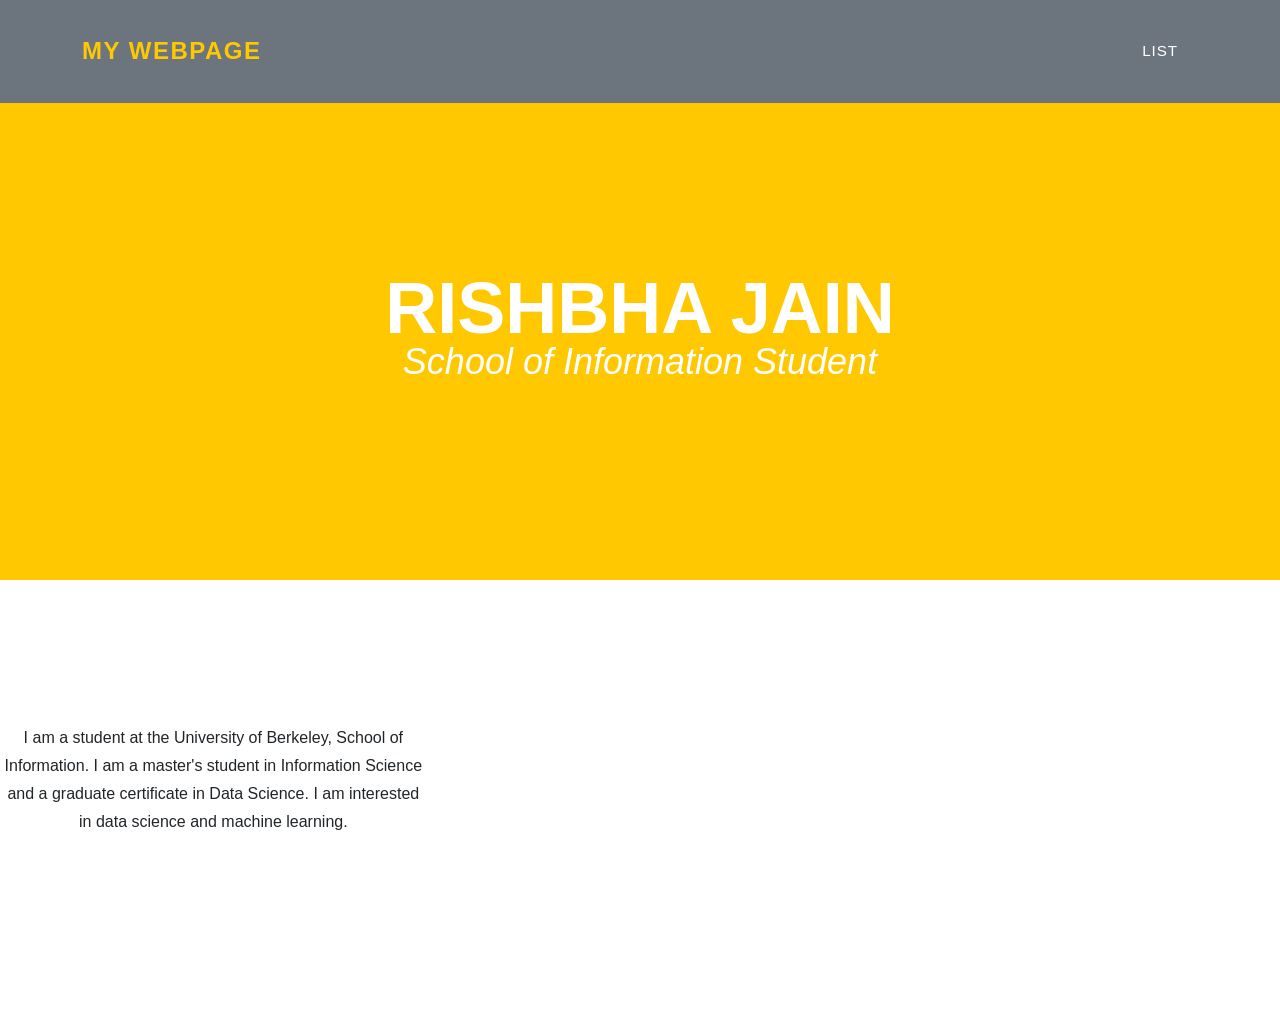
==== index.html @ f20786e4 "info 202: 2nd commit" ====
<!DOCTYPE HTML>  
<html>  
    <header>
        <link rel="stylesheet" href="Example_CSS_Style Templates/style1.css">
        <link rel="stylesheet" href="table_style.css">
        <title>My Webpage Title</title>
    </header>
    <body>  
        <!---Navigation--->
        <!--This section of code defines the navigation bar at the top of the page.  The classes used here are defined in the style.css file.-->
        <nav class="navbar navbar-expand-lg bg-secondary text-uppercase fixed-top" id="mainNav">
            <div class="container">
                <!--This code defines the "My Webpage" link in the top left corner of the navigation pane-->
                <a class="navbar-brand" href="./index.html">My Webpage</a>
                <!--This code defines the "List" link in the top right corner of the navigation pane-->
                <ul class="navbar-nav ms-auto">
                    <li class="nav-item mx-0 mx-lg-1"><a class="nav-link py-3 px-0 px-lg-3 rounded" href="./list.html">List</a></li>
                </ul>
            </div>
        </nav>
        <!--This section defines the middle section of the webpage-->
        <header class="masthead bg-primary text-white text-center">
            <div class="container d-flex align-items-center flex-column">
                
                <!-- This code is for the student name-->
                <h1 class="masthead-heading text-uppercase mb-0">Rishbha Jain</h1>
                <!--This code creates the two lines separating the student name from the subtitle-->
                <div class="divider-custom divider-light">
                    <div class="divider-custom-line"></div>
                    <div class="divider-custom-line"></div>
                </div>
                <!--This code creates the subheading underneath the line dividers-->
                <p class="masthead-subheading font-weight-light mb-0">School of Information Student</p>
            </div>
        </header>
        <section class="text-center">

            <div class="col-md-6 col-lg-4 mb-5">
                <!-- put your bio paragraph here; remember to use the correct html tags -->
                <p>I am a student at the University of Berkeley, School of Information. I am a master's student in Information Science and a graduate certificate in Data Science. I am interested in data science and machine learning.</p>
            </div>
        </section>
    </body>

</html>
---- table_style.css ----
table {
  width: 75%;
  font-size: large;
}

td {
  padding: 10px;
}
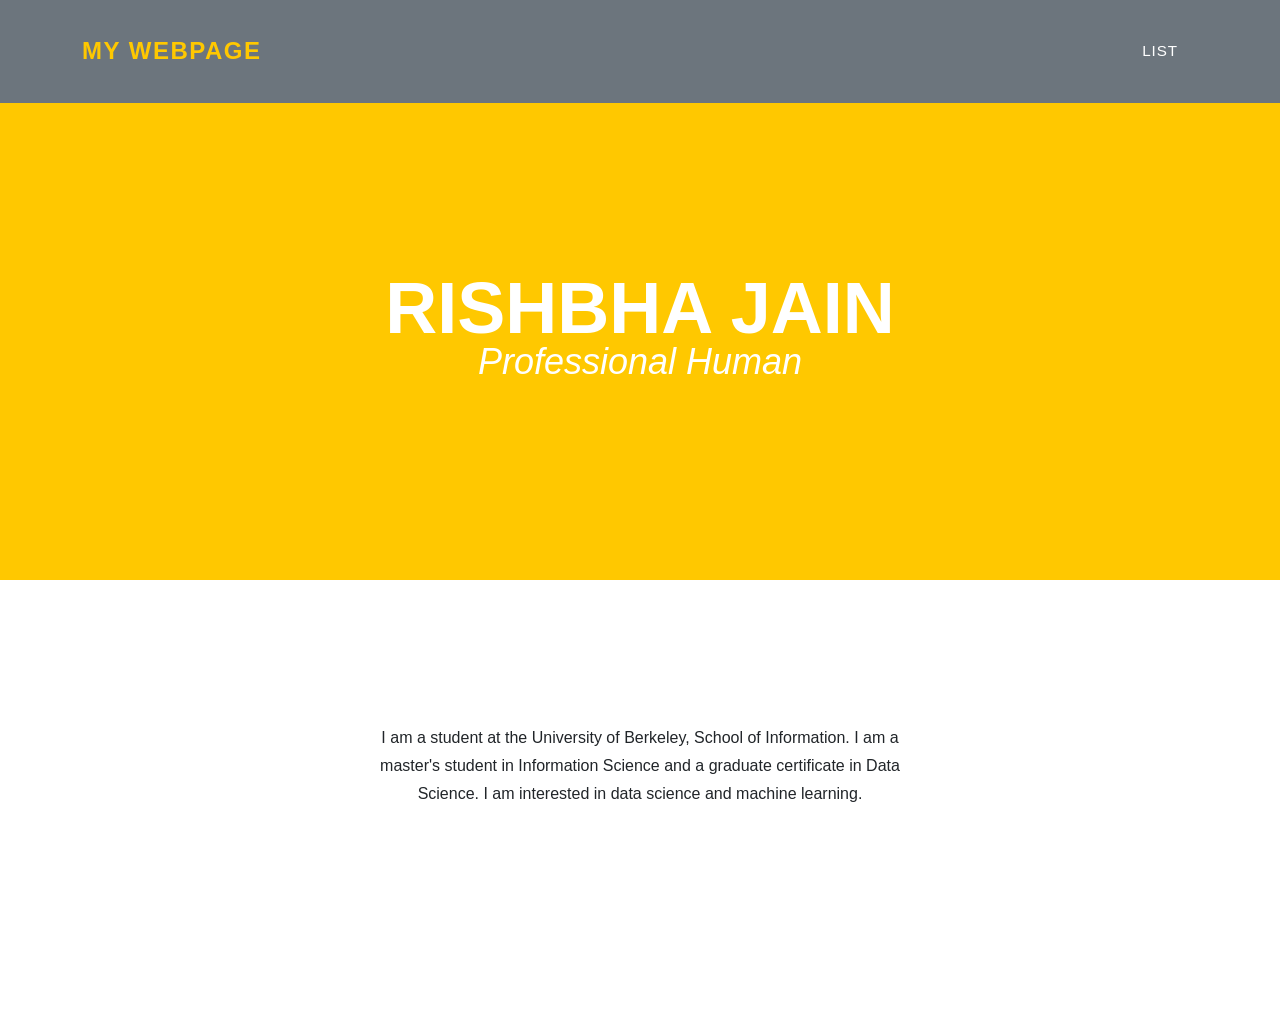
==== commit 31c062bd: "info 202: 2nd commit" ====
--- a/index.html
+++ b/index.html
@@ -30,14 +30,17 @@
                     <div class="divider-custom-line"></div>
                 </div>
                 <!--This code creates the subheading underneath the line dividers-->
-                <p class="masthead-subheading font-weight-light mb-0">School of Information Student</p>
+                <p class="masthead-subheading font-weight-light mb-0">Professional Human</p>
             </div>
         </header>
         <section class="text-center">
-
-            <div class="col-md-6 col-lg-4 mb-5">
-                <!-- put your bio paragraph here; remember to use the correct html tags -->
-                <p>I am a student at the University of Berkeley, School of Information. I am a master's student in Information Science and a graduate certificate in Data Science. I am interested in data science and machine learning.</p>
+            <div class="container">
+                <div class="row justify-content-center">
+                    <div class="col-md-8 col-lg-6 mb-5">
+                        <!-- put your bio paragraph here; remember to use the correct html tags -->
+                        <p>I am a student at the University of Berkeley, School of Information. I am a master's student in Information Science and a graduate certificate in Data Science. I am interested in data science and machine learning.</p>
+                    </div>
+                </div>
             </div>
         </section>
     </body>
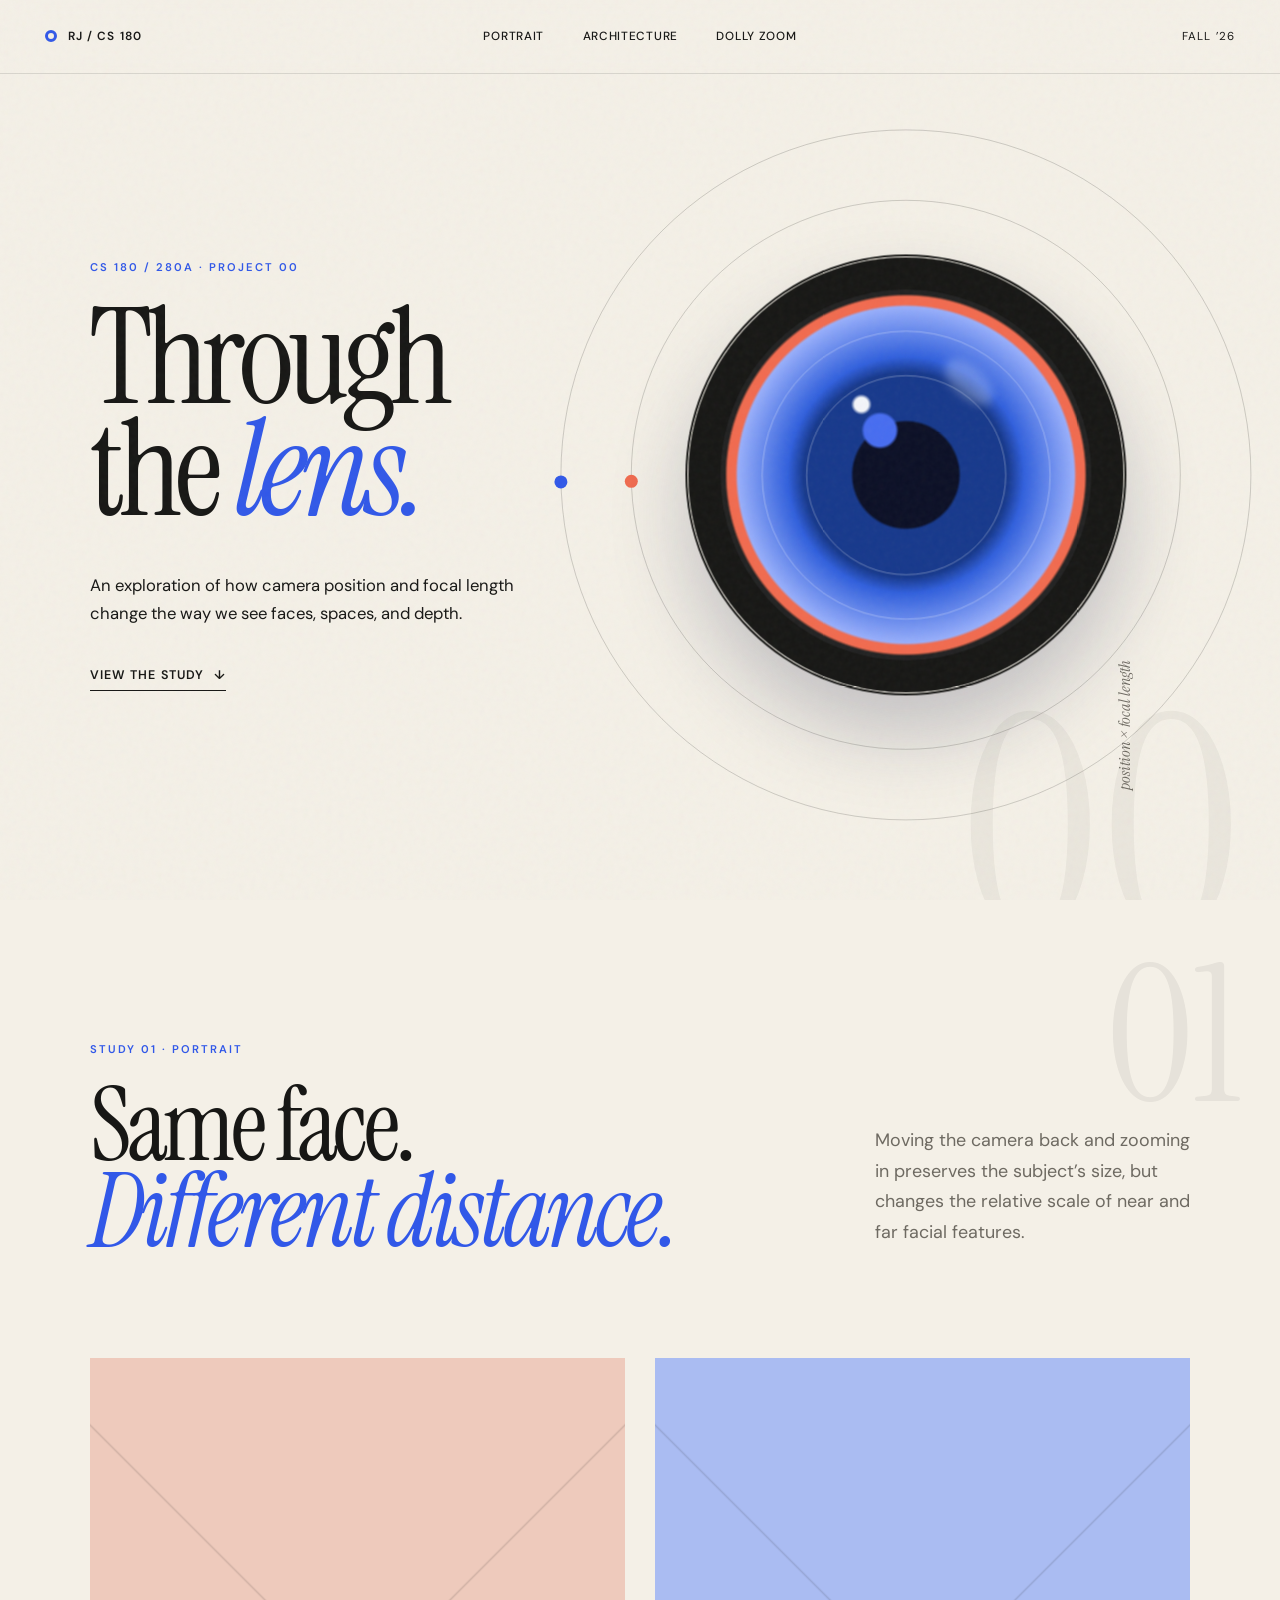
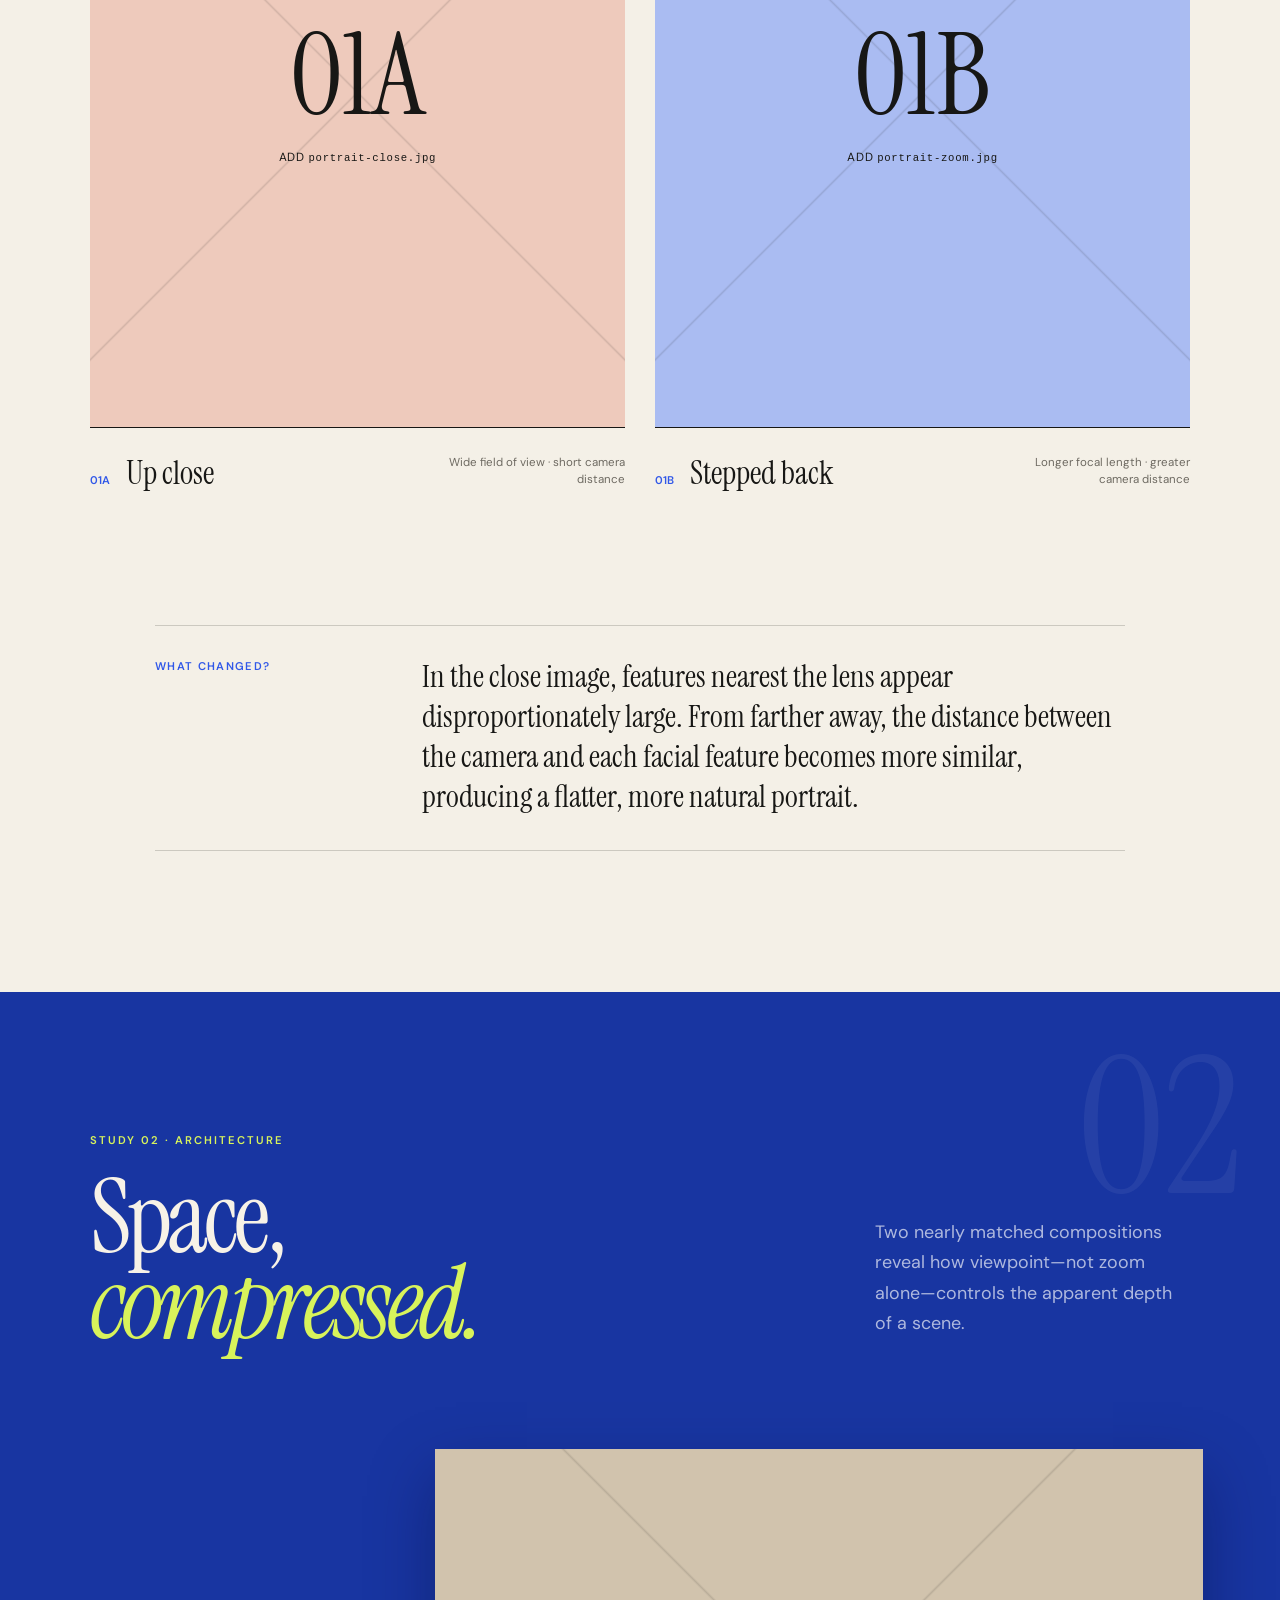
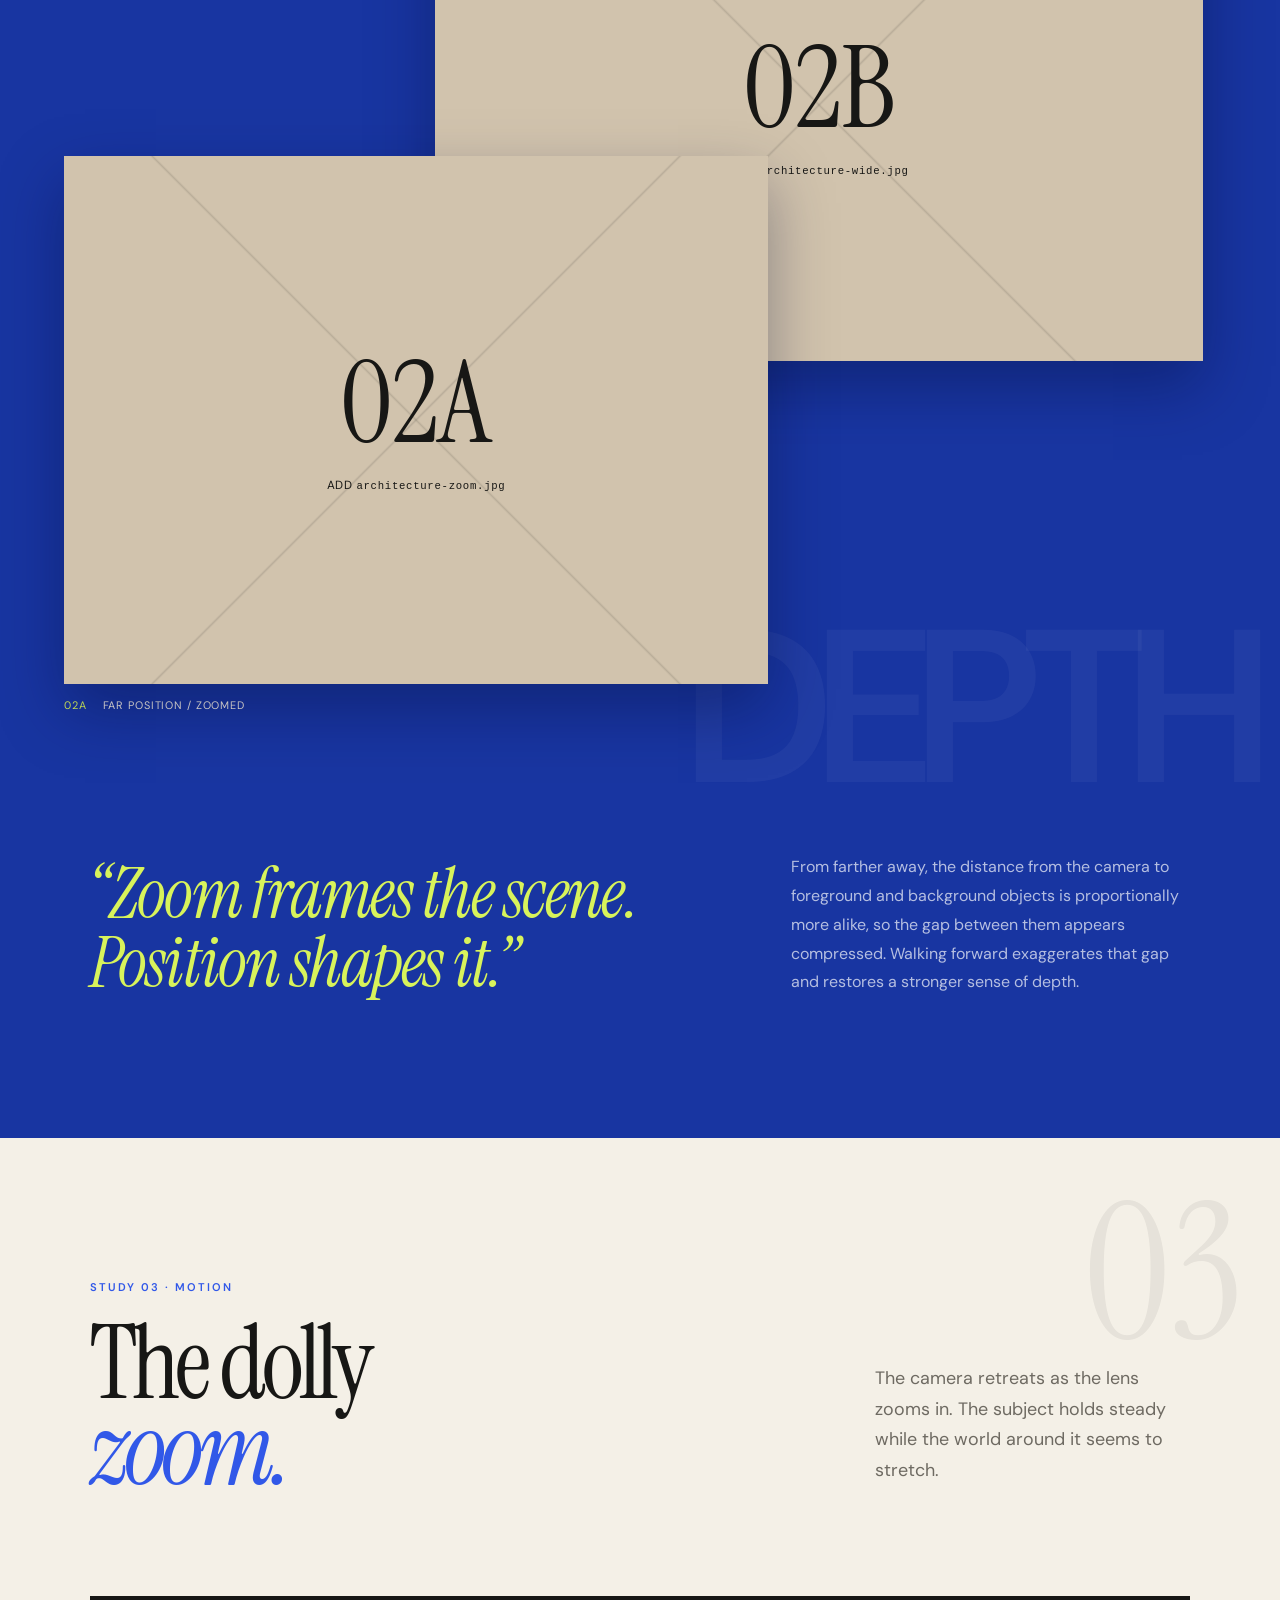
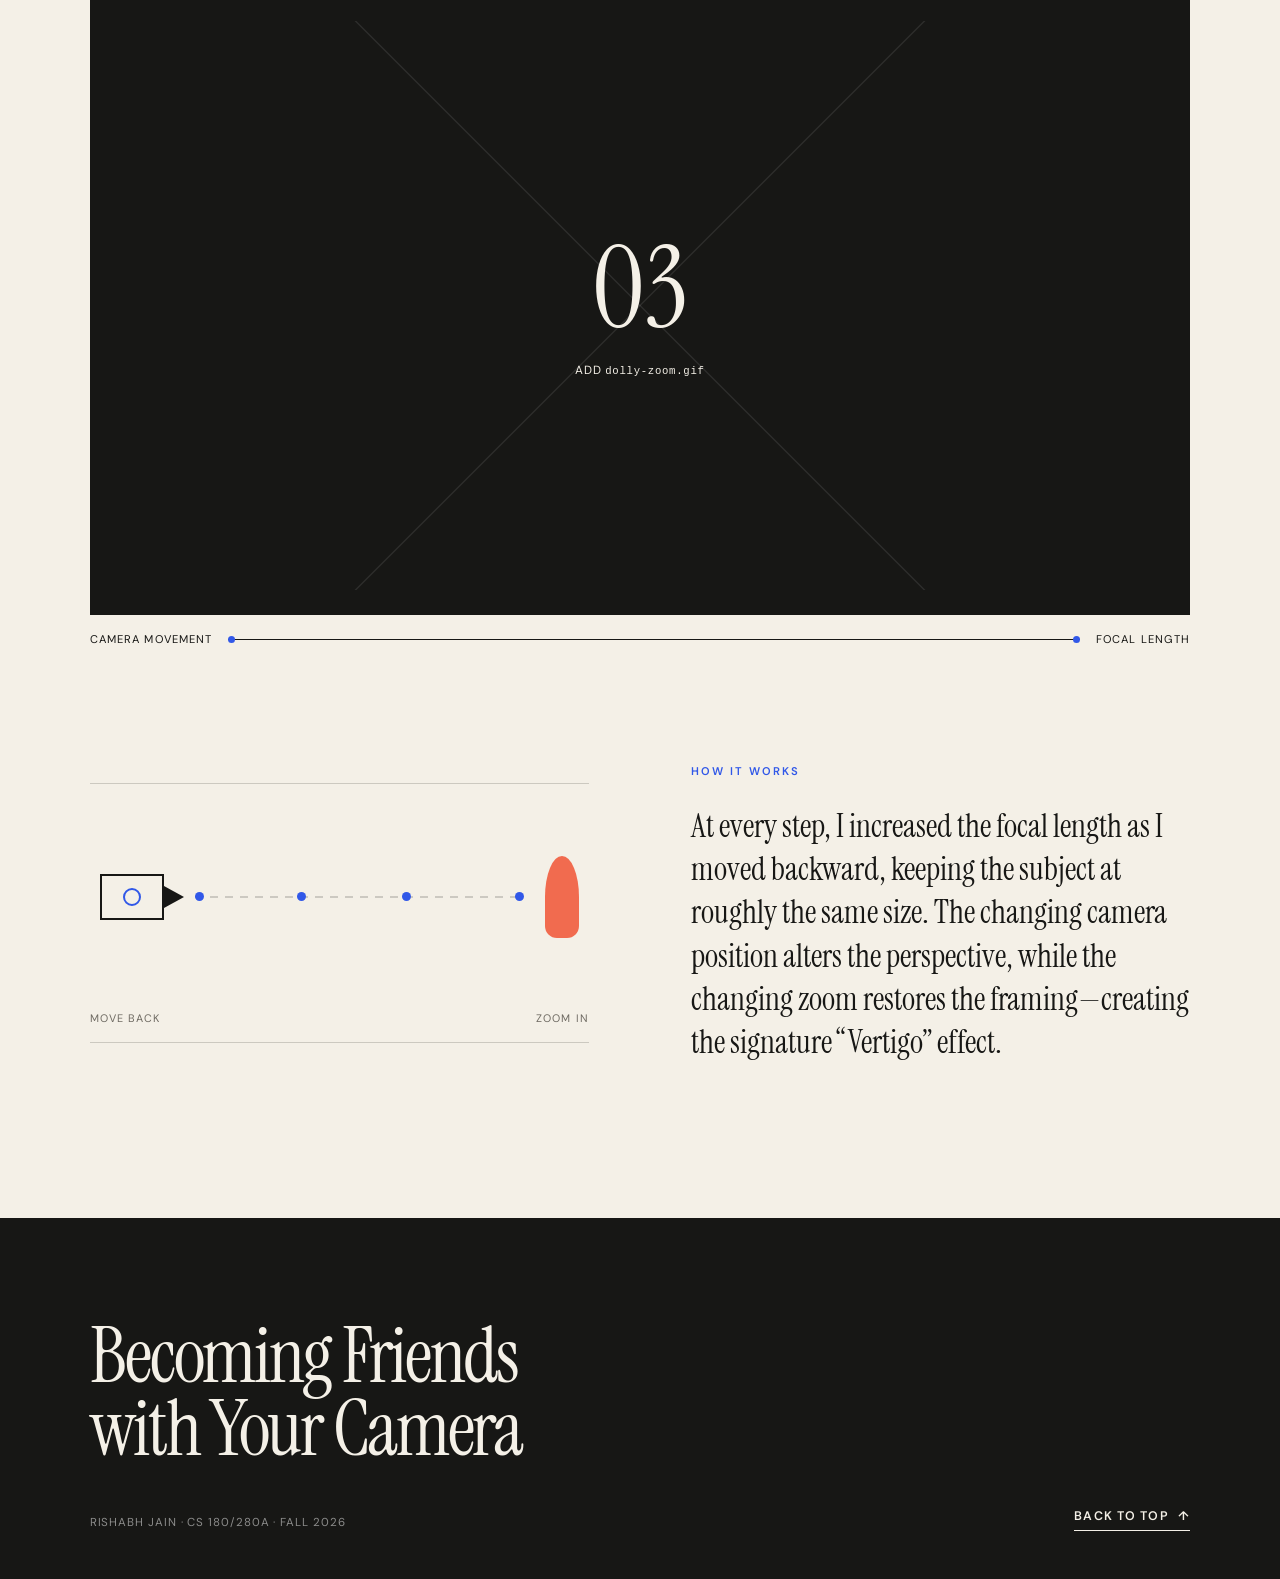
==== commit 36ac3eb2: "Publish CS 180 Project 0 site" ====
--- a/index.html
+++ b/index.html
@@ -1,48 +1,245 @@
-<!DOCTYPE HTML>  
-<html>  
-    <header>
-        <link rel="stylesheet" href="Example_CSS_Style Templates/style1.css">
-        <link rel="stylesheet" href="table_style.css">
-        <title>My Webpage Title</title>
+<!doctype html>
+<html lang="en">
+  <head>
+    <meta charset="UTF-8" />
+    <meta name="viewport" content="width=device-width, initial-scale=1.0" />
+    <meta
+      name="description"
+      content="Rishabh Jain's CS 180/280A Project 0: Becoming Friends with Your Camera."
+    />
+    <meta name="theme-color" content="#f4f0e7" />
+    <title>Project 0 — Through the Lens</title>
+    <script>document.documentElement.classList.add("js");</script>
+    <link rel="stylesheet" href="styles.css" />
+    <script src="script.js" defer></script>
+  </head>
+  <body>
+    <a class="skip-link" href="#main">Skip to project</a>
+
+    <header class="site-header" aria-label="Primary navigation">
+      <a class="wordmark" href="#top" aria-label="Back to top">
+        <span class="wordmark-mark" aria-hidden="true"></span>
+        RJ / CS 180
+      </a>
+
+      <nav>
+        <a href="#portrait">Portrait</a>
+        <a href="#architecture">Architecture</a>
+        <a href="#dolly">Dolly zoom</a>
+      </nav>
+
+      <span class="course-tag">Fall ’26</span>
+      <span class="scroll-progress" aria-hidden="true"></span>
     </header>
-    <body>  
-        <!---Navigation--->
-        <!--This section of code defines the navigation bar at the top of the page.  The classes used here are defined in the style.css file.-->
-        <nav class="navbar navbar-expand-lg bg-secondary text-uppercase fixed-top" id="mainNav">
-            <div class="container">
-                <!--This code defines the "My Webpage" link in the top left corner of the navigation pane-->
-                <a class="navbar-brand" href="./index.html">My Webpage</a>
-                <!--This code defines the "List" link in the top right corner of the navigation pane-->
-                <ul class="navbar-nav ms-auto">
-                    <li class="nav-item mx-0 mx-lg-1"><a class="nav-link py-3 px-0 px-lg-3 rounded" href="./list.html">List</a></li>
-                </ul>
-            </div>
-        </nav>
-        <!--This section defines the middle section of the webpage-->
-        <header class="masthead bg-primary text-white text-center">
-            <div class="container d-flex align-items-center flex-column">
-                
-                <!-- This code is for the student name-->
-                <h1 class="masthead-heading text-uppercase mb-0">Rishbha Jain</h1>
-                <!--This code creates the two lines separating the student name from the subtitle-->
-                <div class="divider-custom divider-light">
-                    <div class="divider-custom-line"></div>
-                    <div class="divider-custom-line"></div>
-                </div>
-                <!--This code creates the subheading underneath the line dividers-->
-                <p class="masthead-subheading font-weight-light mb-0">Professional Human</p>
-            </div>
-        </header>
-        <section class="text-center">
-            <div class="container">
-                <div class="row justify-content-center">
-                    <div class="col-md-8 col-lg-6 mb-5">
-                        <!-- put your bio paragraph here; remember to use the correct html tags -->
-                        <p>I am a student at the University of Berkeley, School of Information. I am a master's student in Information Science and a graduate certificate in Data Science. I am interested in data science and machine learning.</p>
-                    </div>
-                </div>
-            </div>
-        </section>
-    </body>
-
-</html>+
+    <main id="main">
+      <section class="hero" id="top">
+        <div class="hero-copy">
+          <p class="eyebrow">CS 180 / 280A · Project 00</p>
+          <h1>Through<br />the <em>lens.</em></h1>
+          <p class="hero-intro">
+            An exploration of how camera position and focal length change the
+            way we see faces, spaces, and depth.
+          </p>
+          <a class="text-link" href="#portrait">
+            View the study <span aria-hidden="true">↓</span>
+          </a>
+        </div>
+
+        <div class="hero-art" aria-hidden="true">
+          <span class="orbit orbit-one"></span>
+          <span class="orbit orbit-two"></span>
+          <div class="lens">
+            <span class="lens-ring lens-ring-one"></span>
+            <span class="lens-ring lens-ring-two"></span>
+            <span class="lens-glint"></span>
+          </div>
+          <p class="hero-art-note">position × focal length</p>
+        </div>
+
+        <p class="hero-index" aria-hidden="true">00</p>
+      </section>
+
+      <section class="project-section" id="portrait" data-section="01">
+        <div class="section-heading">
+          <div>
+            <p class="eyebrow">Study 01 · Portrait</p>
+            <h2>Same face.<br /><em>Different distance.</em></h2>
+          </div>
+          <p class="section-summary">
+            Moving the camera back and zooming in preserves the subject’s size,
+            but changes the relative scale of near and far facial features.
+          </p>
+        </div>
+
+        <div class="comparison-grid">
+          <figure class="photo-card photo-card-warm">
+            <div class="media-frame" data-media>
+              <img
+                src="images/portrait-close.jpg"
+                alt="Close-up portrait photographed with a wide field of view"
+              />
+              <div class="media-placeholder">
+                <span>01A</span>
+                <p>Add <code>portrait-close.jpg</code></p>
+              </div>
+            </div>
+            <figcaption>
+              <div>
+                <span class="caption-number">01A</span>
+                <h3>Up close</h3>
+              </div>
+              <p>Wide field of view · short camera distance</p>
+            </figcaption>
+          </figure>
+
+          <figure class="photo-card photo-card-blue">
+            <div class="media-frame" data-media>
+              <img
+                src="images/portrait-zoom.jpg"
+                alt="Portrait photographed from farther away while zoomed in"
+              />
+              <div class="media-placeholder">
+                <span>01B</span>
+                <p>Add <code>portrait-zoom.jpg</code></p>
+              </div>
+            </div>
+            <figcaption>
+              <div>
+                <span class="caption-number">01B</span>
+                <h3>Stepped back</h3>
+              </div>
+              <p>Longer focal length · greater camera distance</p>
+            </figcaption>
+          </figure>
+        </div>
+
+        <aside class="observation">
+          <span class="observation-label">What changed?</span>
+          <p>
+            In the close image, features nearest the lens appear disproportionately
+            large. From farther away, the distance between the camera and each
+            facial feature becomes more similar, producing a flatter, more natural
+            portrait.
+          </p>
+        </aside>
+      </section>
+
+      <section class="project-section architecture" id="architecture" data-section="02">
+        <div class="section-heading section-heading-light">
+          <div>
+            <p class="eyebrow">Study 02 · Architecture</p>
+            <h2>Space,<br /><em>compressed.</em></h2>
+          </div>
+          <p class="section-summary">
+            Two nearly matched compositions reveal how viewpoint—not zoom
+            alone—controls the apparent depth of a scene.
+          </p>
+        </div>
+
+        <div class="architecture-stage">
+          <figure class="architecture-photo architecture-photo-back">
+            <div class="media-frame" data-media>
+              <img
+                src="images/architecture-wide.jpg"
+                alt="Architectural scene photographed nearby without zoom"
+              />
+              <div class="media-placeholder">
+                <span>02B</span>
+                <p>Add <code>architecture-wide.jpg</code></p>
+              </div>
+            </div>
+            <figcaption><span>02B</span> Close position / wide</figcaption>
+          </figure>
+
+          <figure class="architecture-photo architecture-photo-front">
+            <div class="media-frame" data-media>
+              <img
+                src="images/architecture-zoom.jpg"
+                alt="Architectural scene photographed from farther away while zoomed in"
+              />
+              <div class="media-placeholder">
+                <span>02A</span>
+                <p>Add <code>architecture-zoom.jpg</code></p>
+              </div>
+            </div>
+            <figcaption><span>02A</span> Far position / zoomed</figcaption>
+          </figure>
+
+          <p class="stage-word" aria-hidden="true">DEPTH</p>
+        </div>
+
+        <div class="architecture-notes">
+          <p class="pull-quote">“Zoom frames the scene. Position shapes it.”</p>
+          <p>
+            From farther away, the distance from the camera to foreground and
+            background objects is proportionally more alike, so the gap between
+            them appears compressed. Walking forward exaggerates that gap and
+            restores a stronger sense of depth.
+          </p>
+        </div>
+      </section>
+
+      <section class="project-section dolly" id="dolly" data-section="03">
+        <div class="section-heading">
+          <div>
+            <p class="eyebrow">Study 03 · Motion</p>
+            <h2>The dolly<br /><em>zoom.</em></h2>
+          </div>
+          <p class="section-summary">
+            The camera retreats as the lens zooms in. The subject holds steady
+            while the world around it seems to stretch.
+          </p>
+        </div>
+
+        <figure class="dolly-feature">
+          <div class="media-frame" data-media>
+            <img
+              src="images/dolly-zoom.gif"
+              alt="Animated dolly zoom sequence with a stable subject and changing background perspective"
+            />
+            <div class="media-placeholder media-placeholder-dark">
+              <span>03</span>
+              <p>Add <code>dolly-zoom.gif</code></p>
+            </div>
+          </div>
+          <figcaption>
+            <span>Camera movement</span>
+            <span class="motion-line" aria-hidden="true"></span>
+            <span>Focal length</span>
+          </figcaption>
+        </figure>
+
+        <div class="dolly-explanation">
+          <div class="diagram" aria-label="Diagram showing the camera moving backward while zoom increases">
+            <div class="diagram-camera" aria-hidden="true">
+              <span></span>
+            </div>
+            <div class="diagram-path" aria-hidden="true">
+              <span></span><span></span><span></span><span></span>
+            </div>
+            <div class="diagram-subject" aria-hidden="true"></div>
+            <p><span>move back</span><span>zoom in</span></p>
+          </div>
+          <div class="explanation-copy">
+            <p class="eyebrow">How it works</p>
+            <p>
+              At every step, I increased the focal length as I moved backward,
+              keeping the subject at roughly the same size. The changing camera
+              position alters the perspective, while the changing zoom restores
+              the framing—creating the signature “Vertigo” effect.
+            </p>
+          </div>
+        </div>
+      </section>
+    </main>
+
+    <footer>
+      <div>
+        <p class="footer-title">Becoming Friends<br />with Your Camera</p>
+        <p>Rishabh Jain · CS 180/280A · Fall 2026</p>
+      </div>
+      <a class="text-link" href="#top">Back to top <span aria-hidden="true">↑</span></a>
+    </footer>
+  </body>
+</html>
--- a/styles.css
+++ b/styles.css
@@ -0,0 +1,973 @@
+@import url("https://fonts.googleapis.com/css2?family=DM+Sans:wght@400;500;600&family=Instrument+Serif:ital@0;1&display=swap");
+
+:root {
+  --paper: #f4f0e7;
+  --paper-deep: #e8e1d5;
+  --ink: #171715;
+  --muted: #6e6a62;
+  --blue: #3158e8;
+  --blue-dark: #1835a1;
+  --coral: #f16b4f;
+  --acid: #d8f35b;
+  --line: rgba(23, 23, 21, 0.18);
+  --serif: "Instrument Serif", Georgia, serif;
+  --sans: "DM Sans", Arial, sans-serif;
+}
+
+* {
+  box-sizing: border-box;
+}
+
+html {
+  scroll-behavior: smooth;
+}
+
+body {
+  margin: 0;
+  background: var(--paper);
+  color: var(--ink);
+  font-family: var(--sans);
+  font-size: 16px;
+  line-height: 1.5;
+  overflow-x: hidden;
+}
+
+body::before {
+  position: fixed;
+  inset: 0;
+  z-index: 20;
+  pointer-events: none;
+  content: "";
+  opacity: 0.11;
+  background-image: url("data:image/svg+xml,%3Csvg viewBox='0 0 180 180' xmlns='http://www.w3.org/2000/svg'%3E%3Cfilter id='n'%3E%3CfeTurbulence type='fractalNoise' baseFrequency='.85' numOctaves='3' stitchTiles='stitch'/%3E%3C/filter%3E%3Crect width='100%25' height='100%25' filter='url(%23n)' opacity='.35'/%3E%3C/svg%3E");
+}
+
+a {
+  color: inherit;
+}
+
+img {
+  display: block;
+  width: 100%;
+}
+
+.skip-link {
+  position: fixed;
+  top: 0.75rem;
+  left: 0.75rem;
+  z-index: 100;
+  padding: 0.65rem 0.9rem;
+  background: var(--ink);
+  color: white;
+  transform: translateY(-160%);
+}
+
+.skip-link:focus {
+  transform: translateY(0);
+}
+
+.site-header {
+  position: fixed;
+  top: 0;
+  left: 0;
+  z-index: 15;
+  display: grid;
+  grid-template-columns: 1fr auto 1fr;
+  align-items: center;
+  width: 100%;
+  height: 74px;
+  padding: 0 3.5vw;
+  border-bottom: 1px solid rgba(23, 23, 21, 0.12);
+  background: rgba(244, 240, 231, 0.88);
+  backdrop-filter: blur(16px);
+}
+
+.wordmark {
+  display: inline-flex;
+  align-items: center;
+  gap: 0.7rem;
+  width: max-content;
+  font-size: 0.74rem;
+  font-weight: 600;
+  letter-spacing: 0.09em;
+  text-decoration: none;
+}
+
+.wordmark-mark {
+  width: 12px;
+  height: 12px;
+  border: 3px solid var(--blue);
+  border-radius: 50%;
+}
+
+nav {
+  display: flex;
+  gap: clamp(1.25rem, 3vw, 3rem);
+}
+
+nav a {
+  position: relative;
+  font-size: 0.74rem;
+  font-weight: 500;
+  letter-spacing: 0.06em;
+  text-decoration: none;
+  text-transform: uppercase;
+}
+
+nav a::after {
+  position: absolute;
+  right: 0;
+  bottom: -0.35rem;
+  left: 0;
+  height: 1px;
+  background: currentColor;
+  content: "";
+  transform: scaleX(0);
+  transition: transform 180ms ease;
+}
+
+nav a:hover::after,
+nav a:focus-visible::after,
+nav a.is-active::after {
+  transform: scaleX(1);
+}
+
+.course-tag {
+  justify-self: end;
+  font-size: 0.72rem;
+  letter-spacing: 0.1em;
+  text-transform: uppercase;
+}
+
+.scroll-progress {
+  position: absolute;
+  bottom: -1px;
+  left: 0;
+  width: 0;
+  height: 2px;
+  background: var(--blue);
+}
+
+.hero {
+  position: relative;
+  display: grid;
+  grid-template-columns: minmax(0, 0.9fr) minmax(360px, 1.1fr);
+  align-items: center;
+  min-height: 100vh;
+  padding: 130px 7vw 80px;
+  overflow: hidden;
+}
+
+.hero-copy {
+  position: relative;
+  z-index: 2;
+}
+
+.eyebrow {
+  margin: 0 0 1.6rem;
+  color: var(--blue);
+  font-size: 0.7rem;
+  font-weight: 600;
+  letter-spacing: 0.18em;
+  text-transform: uppercase;
+}
+
+h1,
+h2 {
+  margin: 0;
+  font-family: var(--serif);
+  font-weight: 400;
+  letter-spacing: -0.045em;
+  line-height: 0.84;
+}
+
+h1 {
+  max-width: 740px;
+  font-size: clamp(5.2rem, 10.5vw, 10.6rem);
+}
+
+h1 em,
+h2 em {
+  color: var(--blue);
+  font-weight: 400;
+}
+
+.hero-intro {
+  max-width: 440px;
+  margin: 2.8rem 0 2.2rem;
+  font-size: clamp(1rem, 1.3vw, 1.25rem);
+  line-height: 1.65;
+}
+
+.text-link {
+  display: inline-flex;
+  gap: 0.6rem;
+  align-items: center;
+  padding-bottom: 0.3rem;
+  border-bottom: 1px solid currentColor;
+  font-size: 0.78rem;
+  font-weight: 600;
+  letter-spacing: 0.09em;
+  text-decoration: none;
+  text-transform: uppercase;
+}
+
+.text-link span {
+  transition: transform 180ms ease;
+}
+
+.text-link:hover span {
+  transform: translateY(3px);
+}
+
+.hero-art {
+  position: relative;
+  min-height: 620px;
+}
+
+.lens {
+  position: absolute;
+  top: 50%;
+  left: 53%;
+  width: min(34vw, 520px);
+  aspect-ratio: 1;
+  border: clamp(18px, 2.5vw, 38px) solid var(--ink);
+  border-radius: 50%;
+  background:
+    radial-gradient(circle at 38% 31%, rgba(255, 255, 255, 0.95) 0 2%, transparent 3%),
+    radial-gradient(circle at 43% 38%, #476df0 0 5%, transparent 6%),
+    radial-gradient(circle at 50% 50%, #0c1026 0 20%, #17398c 21% 39%, #3160dd 45%, #98affb 64%, #f16b4f 65% 68%, #222 69% 100%);
+  box-shadow:
+    0 0 0 1px var(--paper),
+    0 0 0 3px var(--ink),
+    0 40px 80px rgba(26, 31, 67, 0.23);
+  transform: translate(-50%, -50%);
+  animation: lens-arrive 900ms cubic-bezier(0.2, 0.7, 0.2, 1) both;
+}
+
+.lens-ring {
+  position: absolute;
+  top: 50%;
+  left: 50%;
+  border: 1px solid rgba(255, 255, 255, 0.32);
+  border-radius: 50%;
+  transform: translate(-50%, -50%);
+}
+
+.lens-ring-one {
+  width: 54%;
+  height: 54%;
+}
+
+.lens-ring-two {
+  width: 78%;
+  height: 78%;
+}
+
+.lens-glint {
+  position: absolute;
+  top: 21%;
+  right: 25%;
+  width: 16%;
+  height: 8%;
+  border-radius: 50%;
+  background: rgba(255, 255, 255, 0.26);
+  filter: blur(5px);
+  transform: rotate(42deg);
+}
+
+.orbit {
+  position: absolute;
+  top: 50%;
+  left: 53%;
+  border: 1px solid var(--line);
+  border-radius: 50%;
+  transform: translate(-50%, -50%);
+}
+
+.orbit::before {
+  position: absolute;
+  top: 50%;
+  left: -7px;
+  width: 13px;
+  height: 13px;
+  border-radius: 50%;
+  background: var(--coral);
+  content: "";
+}
+
+.orbit-one {
+  width: min(43vw, 650px);
+  aspect-ratio: 1;
+  animation: spin 18s linear infinite;
+}
+
+.orbit-two {
+  width: min(54vw, 810px);
+  aspect-ratio: 1;
+  animation: spin 28s linear infinite reverse;
+}
+
+.orbit-two::before {
+  background: var(--blue);
+}
+
+.hero-art-note {
+  position: absolute;
+  right: 0;
+  bottom: 3rem;
+  margin: 0;
+  color: var(--muted);
+  font-family: var(--serif);
+  font-size: 1rem;
+  font-style: italic;
+  transform: rotate(-90deg);
+}
+
+.hero-index {
+  position: absolute;
+  right: 3vw;
+  bottom: -4.2vw;
+  margin: 0;
+  color: rgba(23, 23, 21, 0.045);
+  font-family: var(--serif);
+  font-size: 24vw;
+  line-height: 0.8;
+}
+
+.project-section {
+  position: relative;
+  padding: clamp(6rem, 11vw, 11rem) 7vw;
+}
+
+.project-section::before {
+  position: absolute;
+  top: 2.5rem;
+  right: 3vw;
+  color: rgba(23, 23, 21, 0.06);
+  content: attr(data-section);
+  font-family: var(--serif);
+  font-size: clamp(6rem, 15vw, 14rem);
+  line-height: 1;
+}
+
+.section-heading {
+  position: relative;
+  z-index: 2;
+  display: grid;
+  grid-template-columns: 1.4fr 0.6fr;
+  gap: 3rem;
+  align-items: end;
+  margin-bottom: clamp(4rem, 8vw, 8rem);
+}
+
+h2 {
+  font-size: clamp(4rem, 8vw, 8.8rem);
+}
+
+.section-summary {
+  max-width: 420px;
+  margin: 0 0 0.5rem;
+  color: var(--muted);
+  font-size: clamp(1rem, 1.4vw, 1.25rem);
+  line-height: 1.7;
+}
+
+.comparison-grid {
+  display: grid;
+  grid-template-columns: repeat(2, minmax(0, 1fr));
+  gap: clamp(1rem, 2.3vw, 2.5rem);
+}
+
+.photo-card {
+  margin: 0;
+}
+
+.photo-card .media-frame {
+  aspect-ratio: 4 / 5;
+}
+
+.media-frame {
+  position: relative;
+  overflow: hidden;
+  background: var(--paper-deep);
+}
+
+.media-frame img {
+  position: relative;
+  z-index: 2;
+  height: 100%;
+  object-fit: cover;
+}
+
+.media-frame img.is-missing {
+  display: none;
+}
+
+.media-placeholder {
+  position: absolute;
+  inset: 0;
+  z-index: 1;
+  display: grid;
+  place-content: center;
+  text-align: center;
+  background:
+    linear-gradient(135deg, transparent 49.8%, rgba(23, 23, 21, 0.12) 50%, transparent 50.2%),
+    linear-gradient(45deg, transparent 49.8%, rgba(23, 23, 21, 0.12) 50%, transparent 50.2%);
+}
+
+.photo-card-warm .media-placeholder {
+  background-color: #eecabc;
+}
+
+.photo-card-blue .media-placeholder {
+  background-color: #aabcf2;
+}
+
+.media-placeholder span {
+  font-family: var(--serif);
+  font-size: clamp(4rem, 9vw, 8rem);
+  line-height: 1;
+}
+
+.media-placeholder p {
+  margin: 1rem 0 0;
+  font-size: 0.74rem;
+  letter-spacing: 0.06em;
+  text-transform: uppercase;
+}
+
+code {
+  font-family: ui-monospace, SFMono-Regular, Menlo, monospace;
+  font-size: 0.9em;
+  text-transform: none;
+}
+
+.photo-card figcaption {
+  display: flex;
+  justify-content: space-between;
+  gap: 2rem;
+  padding-top: 1.3rem;
+  border-top: 1px solid var(--ink);
+}
+
+.photo-card figcaption > div {
+  display: flex;
+  gap: 1rem;
+  align-items: baseline;
+}
+
+.caption-number {
+  color: var(--blue);
+  font-size: 0.7rem;
+  font-weight: 600;
+}
+
+.photo-card h3 {
+  margin: 0;
+  font-family: var(--serif);
+  font-size: clamp(1.55rem, 2.5vw, 2.35rem);
+  font-weight: 400;
+}
+
+.photo-card figcaption p {
+  max-width: 190px;
+  margin: 0.3rem 0 0;
+  color: var(--muted);
+  font-size: 0.72rem;
+  text-align: right;
+}
+
+.observation {
+  display: grid;
+  grid-template-columns: 1fr 3fr;
+  gap: 2rem;
+  max-width: 970px;
+  margin: clamp(5rem, 10vw, 10rem) auto 0;
+  padding: 2rem 0;
+  border-top: 1px solid var(--line);
+  border-bottom: 1px solid var(--line);
+}
+
+.observation-label {
+  color: var(--blue);
+  font-size: 0.7rem;
+  font-weight: 600;
+  letter-spacing: 0.12em;
+  text-transform: uppercase;
+}
+
+.observation p {
+  margin: 0;
+  font-family: var(--serif);
+  font-size: clamp(1.35rem, 2.4vw, 2.2rem);
+  line-height: 1.3;
+}
+
+.architecture {
+  color: #f7f2e7;
+  background: var(--blue-dark);
+  overflow: hidden;
+}
+
+.architecture::before {
+  color: rgba(255, 255, 255, 0.06);
+}
+
+.architecture .eyebrow {
+  color: var(--acid);
+}
+
+.section-heading-light h2 em {
+  color: var(--acid);
+}
+
+.section-heading-light .section-summary {
+  color: rgba(255, 255, 255, 0.65);
+}
+
+.architecture-stage {
+  position: relative;
+  min-height: min(75vw, 940px);
+  margin: 0 -2vw;
+}
+
+.architecture-photo {
+  position: absolute;
+  margin: 0;
+}
+
+.architecture-photo .media-frame {
+  box-shadow: 0 26px 60px rgba(1, 9, 49, 0.35);
+}
+
+.architecture-photo .media-placeholder {
+  background-color: #d1c3ad;
+  color: var(--ink);
+}
+
+.architecture-photo figcaption {
+  display: flex;
+  gap: 1rem;
+  margin-top: 0.8rem;
+  font-size: 0.68rem;
+  letter-spacing: 0.08em;
+  text-transform: uppercase;
+}
+
+.architecture-photo figcaption span {
+  color: var(--acid);
+}
+
+.architecture-photo-back {
+  top: 0;
+  right: 1vw;
+  width: min(60vw, 870px);
+}
+
+.architecture-photo-back .media-frame {
+  aspect-ratio: 3 / 2;
+}
+
+.architecture-photo-front {
+  top: min(24vw, 350px);
+  left: 0;
+  z-index: 2;
+  width: min(55vw, 780px);
+}
+
+.architecture-photo-front .media-frame {
+  aspect-ratio: 4 / 3;
+}
+
+.stage-word {
+  position: absolute;
+  right: -3vw;
+  bottom: 0;
+  z-index: 1;
+  margin: 0;
+  color: rgba(255, 255, 255, 0.045);
+  font-size: min(17vw, 14rem);
+  font-weight: 600;
+  letter-spacing: -0.07em;
+  line-height: 0.75;
+}
+
+.architecture-notes {
+  display: grid;
+  grid-template-columns: 1.2fr 0.8fr;
+  gap: 8vw;
+  align-items: end;
+  margin-top: 4rem;
+}
+
+.pull-quote {
+  margin: 0;
+  color: var(--acid);
+  font-family: var(--serif);
+  font-size: clamp(2.5rem, 5.4vw, 6rem);
+  font-style: italic;
+  letter-spacing: -0.025em;
+  line-height: 1;
+}
+
+.architecture-notes > p:last-child {
+  max-width: 450px;
+  margin: 0;
+  color: rgba(255, 255, 255, 0.68);
+  line-height: 1.8;
+}
+
+.dolly {
+  padding-bottom: clamp(7rem, 12vw, 12rem);
+}
+
+.dolly-feature {
+  margin: 0;
+}
+
+.dolly-feature .media-frame {
+  aspect-ratio: 16 / 9;
+  border: clamp(0.8rem, 2vw, 2rem) solid var(--ink);
+  background: var(--ink);
+}
+
+.media-placeholder-dark {
+  color: var(--paper);
+  background-color: var(--ink);
+  background-image:
+    linear-gradient(135deg, transparent 49.9%, rgba(255, 255, 255, 0.12) 50%, transparent 50.1%),
+    linear-gradient(45deg, transparent 49.9%, rgba(255, 255, 255, 0.12) 50%, transparent 50.1%);
+}
+
+.dolly-feature figcaption {
+  display: grid;
+  grid-template-columns: auto 1fr auto;
+  gap: 1rem;
+  align-items: center;
+  padding-top: 1rem;
+  font-size: 0.7rem;
+  letter-spacing: 0.1em;
+  text-transform: uppercase;
+}
+
+.motion-line {
+  position: relative;
+  height: 1px;
+  background: var(--ink);
+}
+
+.motion-line::before,
+.motion-line::after {
+  position: absolute;
+  top: -3px;
+  width: 7px;
+  height: 7px;
+  border-radius: 50%;
+  background: var(--blue);
+  content: "";
+}
+
+.motion-line::after {
+  right: 0;
+}
+
+.dolly-explanation {
+  display: grid;
+  grid-template-columns: 1fr 1fr;
+  gap: clamp(3rem, 8vw, 8rem);
+  align-items: center;
+  margin-top: clamp(5rem, 9vw, 9rem);
+}
+
+.diagram {
+  position: relative;
+  min-height: 260px;
+  border-top: 1px solid var(--line);
+  border-bottom: 1px solid var(--line);
+}
+
+.diagram-camera {
+  position: absolute;
+  top: 90px;
+  left: 2%;
+  width: 64px;
+  height: 46px;
+  border: 2px solid var(--ink);
+}
+
+.diagram-camera::before {
+  position: absolute;
+  top: 10px;
+  right: -22px;
+  border-top: 11px solid transparent;
+  border-bottom: 11px solid transparent;
+  border-left: 20px solid var(--ink);
+  content: "";
+}
+
+.diagram-camera span {
+  position: absolute;
+  top: 50%;
+  left: 50%;
+  width: 18px;
+  height: 18px;
+  border: 2px solid var(--blue);
+  border-radius: 50%;
+  transform: translate(-50%, -50%);
+}
+
+.diagram-path {
+  position: absolute;
+  top: 112px;
+  right: 13%;
+  left: 105px;
+  height: 2px;
+  background: repeating-linear-gradient(90deg, var(--line) 0 8px, transparent 8px 15px);
+}
+
+.diagram-path span {
+  position: absolute;
+  top: -4px;
+  width: 9px;
+  height: 9px;
+  border-radius: 50%;
+  background: var(--blue);
+}
+
+.diagram-path span:nth-child(1) { left: 0; }
+.diagram-path span:nth-child(2) { left: 31%; }
+.diagram-path span:nth-child(3) { left: 63%; }
+.diagram-path span:nth-child(4) { right: 0; }
+
+.diagram-subject {
+  position: absolute;
+  top: 72px;
+  right: 2%;
+  width: 34px;
+  height: 82px;
+  border-radius: 50% 50% 12px 12px;
+  background: var(--coral);
+}
+
+.diagram p {
+  position: absolute;
+  right: 0;
+  bottom: 1rem;
+  left: 0;
+  display: flex;
+  justify-content: space-between;
+  margin: 0;
+  color: var(--muted);
+  font-size: 0.68rem;
+  letter-spacing: 0.1em;
+  text-transform: uppercase;
+}
+
+.explanation-copy {
+  max-width: 540px;
+}
+
+.explanation-copy > p:last-child {
+  margin: 0;
+  font-family: var(--serif);
+  font-size: clamp(1.4rem, 2.5vw, 2.25rem);
+  line-height: 1.35;
+}
+
+footer {
+  display: flex;
+  justify-content: space-between;
+  gap: 3rem;
+  align-items: end;
+  padding: clamp(4rem, 8vw, 8rem) 7vw 3rem;
+  color: var(--paper);
+  background: var(--ink);
+}
+
+.footer-title {
+  margin: 0 0 3rem;
+  font-family: var(--serif);
+  font-size: clamp(2.7rem, 6vw, 6rem);
+  letter-spacing: -0.03em;
+  line-height: 0.95;
+}
+
+footer div > p:last-child {
+  margin: 0;
+  color: rgba(255, 255, 255, 0.5);
+  font-size: 0.72rem;
+  letter-spacing: 0.08em;
+  text-transform: uppercase;
+}
+
+@keyframes spin {
+  to { transform: translate(-50%, -50%) rotate(360deg); }
+}
+
+@keyframes lens-arrive {
+  from {
+    opacity: 0;
+    transform: translate(-50%, -50%) scale(0.8);
+  }
+}
+
+@media (prefers-reduced-motion: no-preference) {
+  .js .section-heading,
+  .js .comparison-grid > *,
+  .js .observation,
+  .js .architecture-photo,
+  .js .architecture-notes > *,
+  .js .dolly-feature,
+  .js .dolly-explanation > * {
+    opacity: 0;
+    transform: translateY(28px);
+    transition:
+      opacity 700ms ease,
+      transform 700ms cubic-bezier(0.2, 0.7, 0.2, 1);
+  }
+
+  .js .is-visible.section-heading,
+  .js .comparison-grid > .is-visible,
+  .js .is-visible.observation,
+  .js .architecture-photo.is-visible,
+  .js .architecture-notes > .is-visible,
+  .js .is-visible.dolly-feature,
+  .js .dolly-explanation > .is-visible {
+    opacity: 1;
+    transform: translateY(0);
+  }
+}
+
+@media (max-width: 850px) {
+  .site-header {
+    grid-template-columns: 1fr auto;
+    height: 66px;
+  }
+
+  nav {
+    display: none;
+  }
+
+  .hero {
+    grid-template-columns: 1fr;
+    min-height: auto;
+    padding-top: 120px;
+  }
+
+  .hero-art {
+    min-height: min(95vw, 580px);
+  }
+
+  .lens {
+    left: 50%;
+    width: min(63vw, 430px);
+  }
+
+  .orbit {
+    left: 50%;
+  }
+
+  .orbit-one { width: min(78vw, 520px); }
+  .orbit-two { width: min(93vw, 650px); }
+
+  .hero-art-note { display: none; }
+
+  .section-heading,
+  .architecture-notes,
+  .dolly-explanation {
+    grid-template-columns: 1fr;
+  }
+
+  .section-heading {
+    align-items: start;
+  }
+
+  .architecture-stage {
+    min-height: 105vw;
+  }
+
+  .architecture-photo-back { width: 75vw; }
+
+  .architecture-photo-front {
+    top: 38vw;
+    width: 72vw;
+  }
+
+  .architecture-notes {
+    gap: 3rem;
+  }
+}
+
+@media (max-width: 620px) {
+  .site-header,
+  .hero,
+  .project-section,
+  footer {
+    padding-right: 5vw;
+    padding-left: 5vw;
+  }
+
+  .comparison-grid {
+    grid-template-columns: 1fr;
+    gap: 3.5rem;
+  }
+
+  .photo-card figcaption {
+    display: block;
+  }
+
+  .photo-card figcaption p {
+    margin-top: 0.75rem;
+    text-align: left;
+  }
+
+  .observation {
+    grid-template-columns: 1fr;
+  }
+
+  .architecture-stage {
+    display: grid;
+    gap: 2.5rem;
+    min-height: 0;
+    margin: 0;
+  }
+
+  .architecture-photo {
+    position: static;
+    width: 100%;
+  }
+
+  .stage-word {
+    display: none;
+  }
+
+  .dolly-feature .media-frame {
+    aspect-ratio: 4 / 3;
+  }
+
+  .dolly-feature figcaption {
+    grid-template-columns: 1fr;
+  }
+
+  .motion-line {
+    display: none;
+  }
+
+  footer {
+    display: block;
+  }
+
+  footer .text-link {
+    margin-top: 3rem;
+  }
+}
+
+@media (prefers-reduced-motion: reduce) {
+  html { scroll-behavior: auto; }
+  *, *::before, *::after {
+    animation-duration: 0.01ms !important;
+    animation-iteration-count: 1 !important;
+    scroll-behavior: auto !important;
+  }
+}
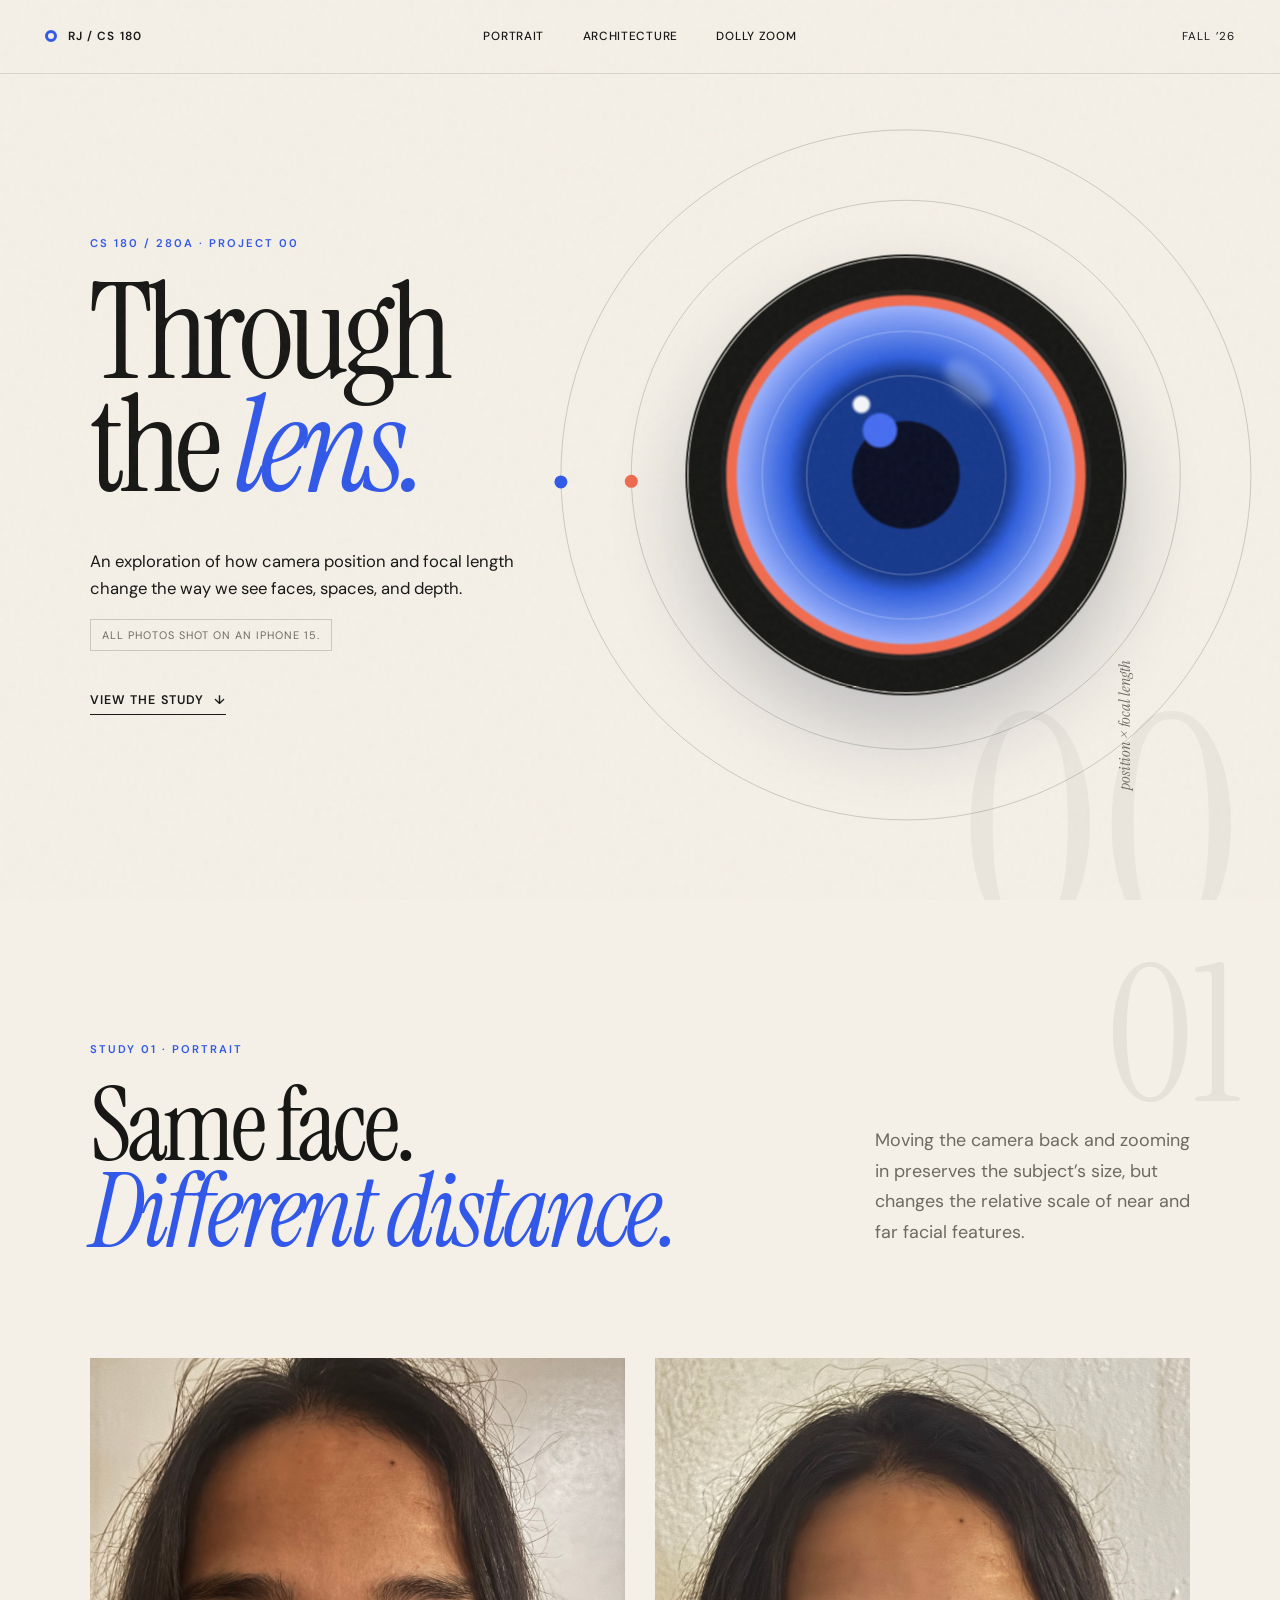
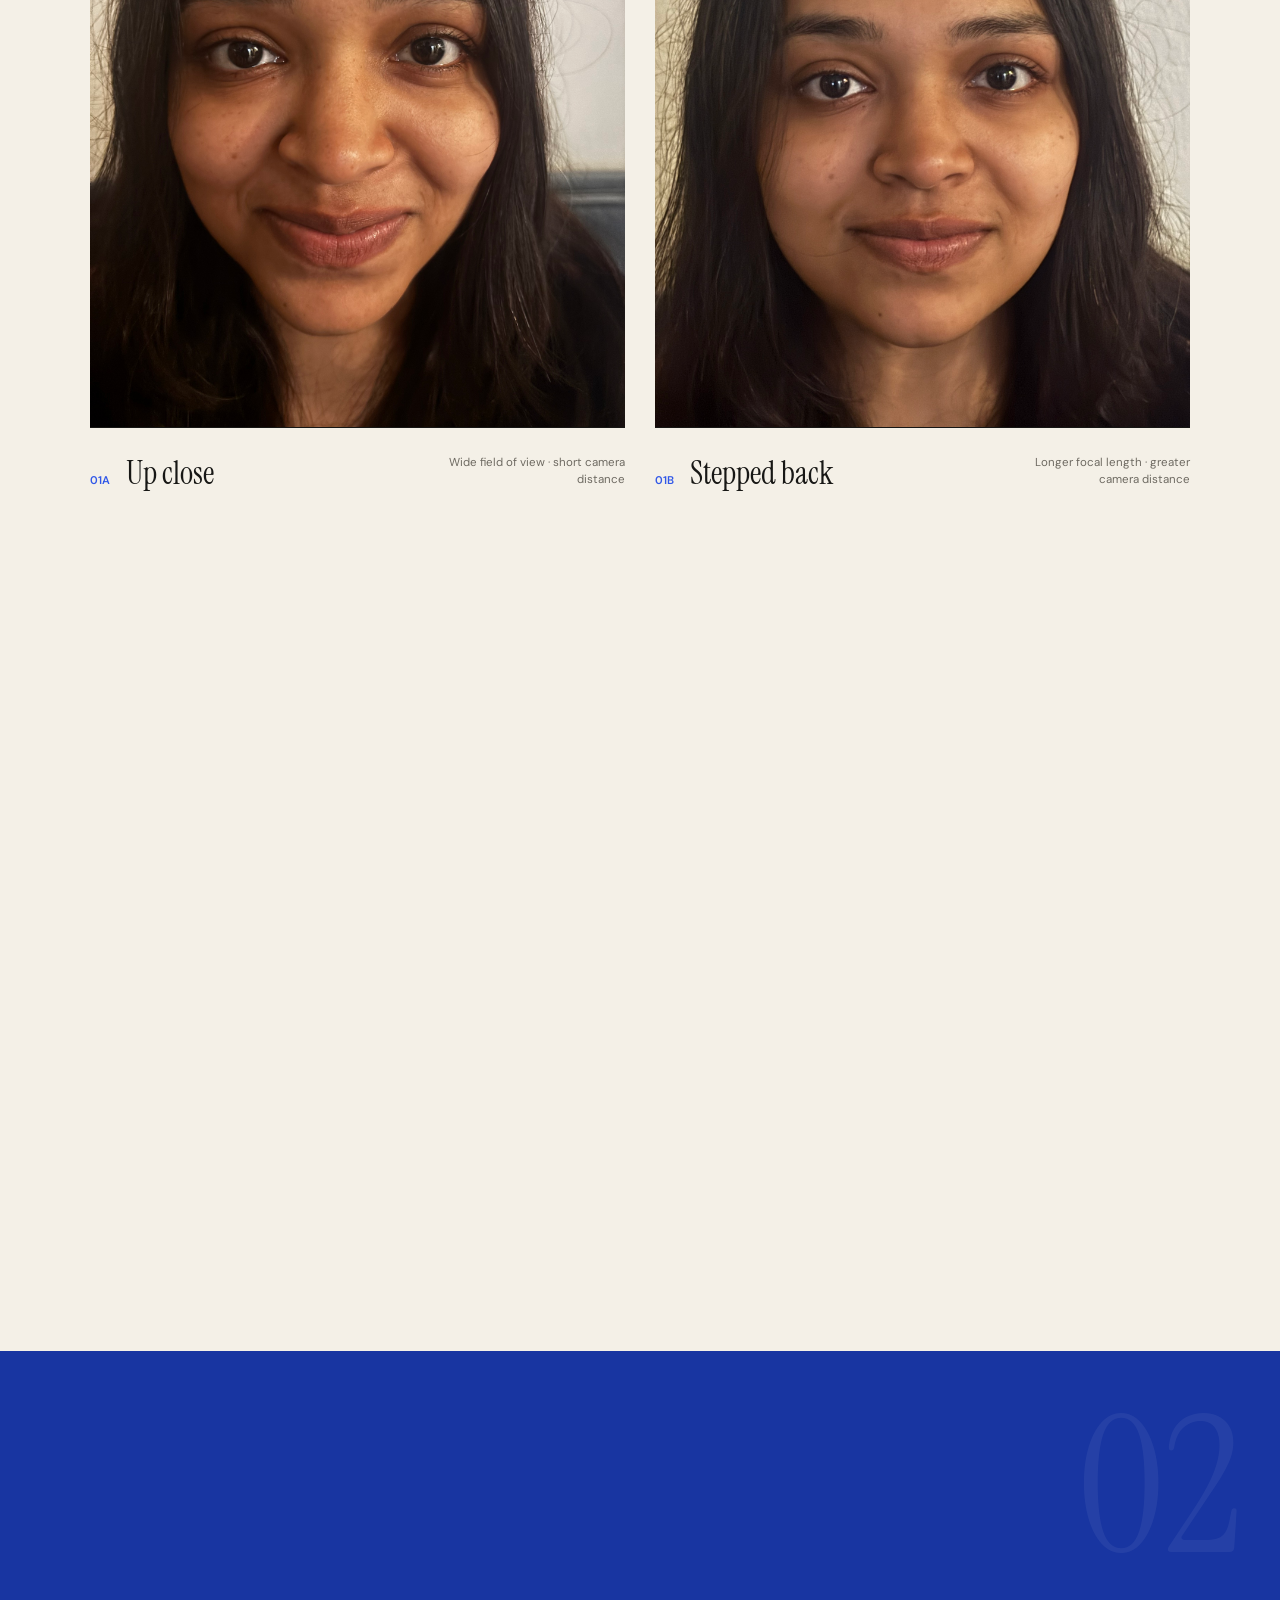
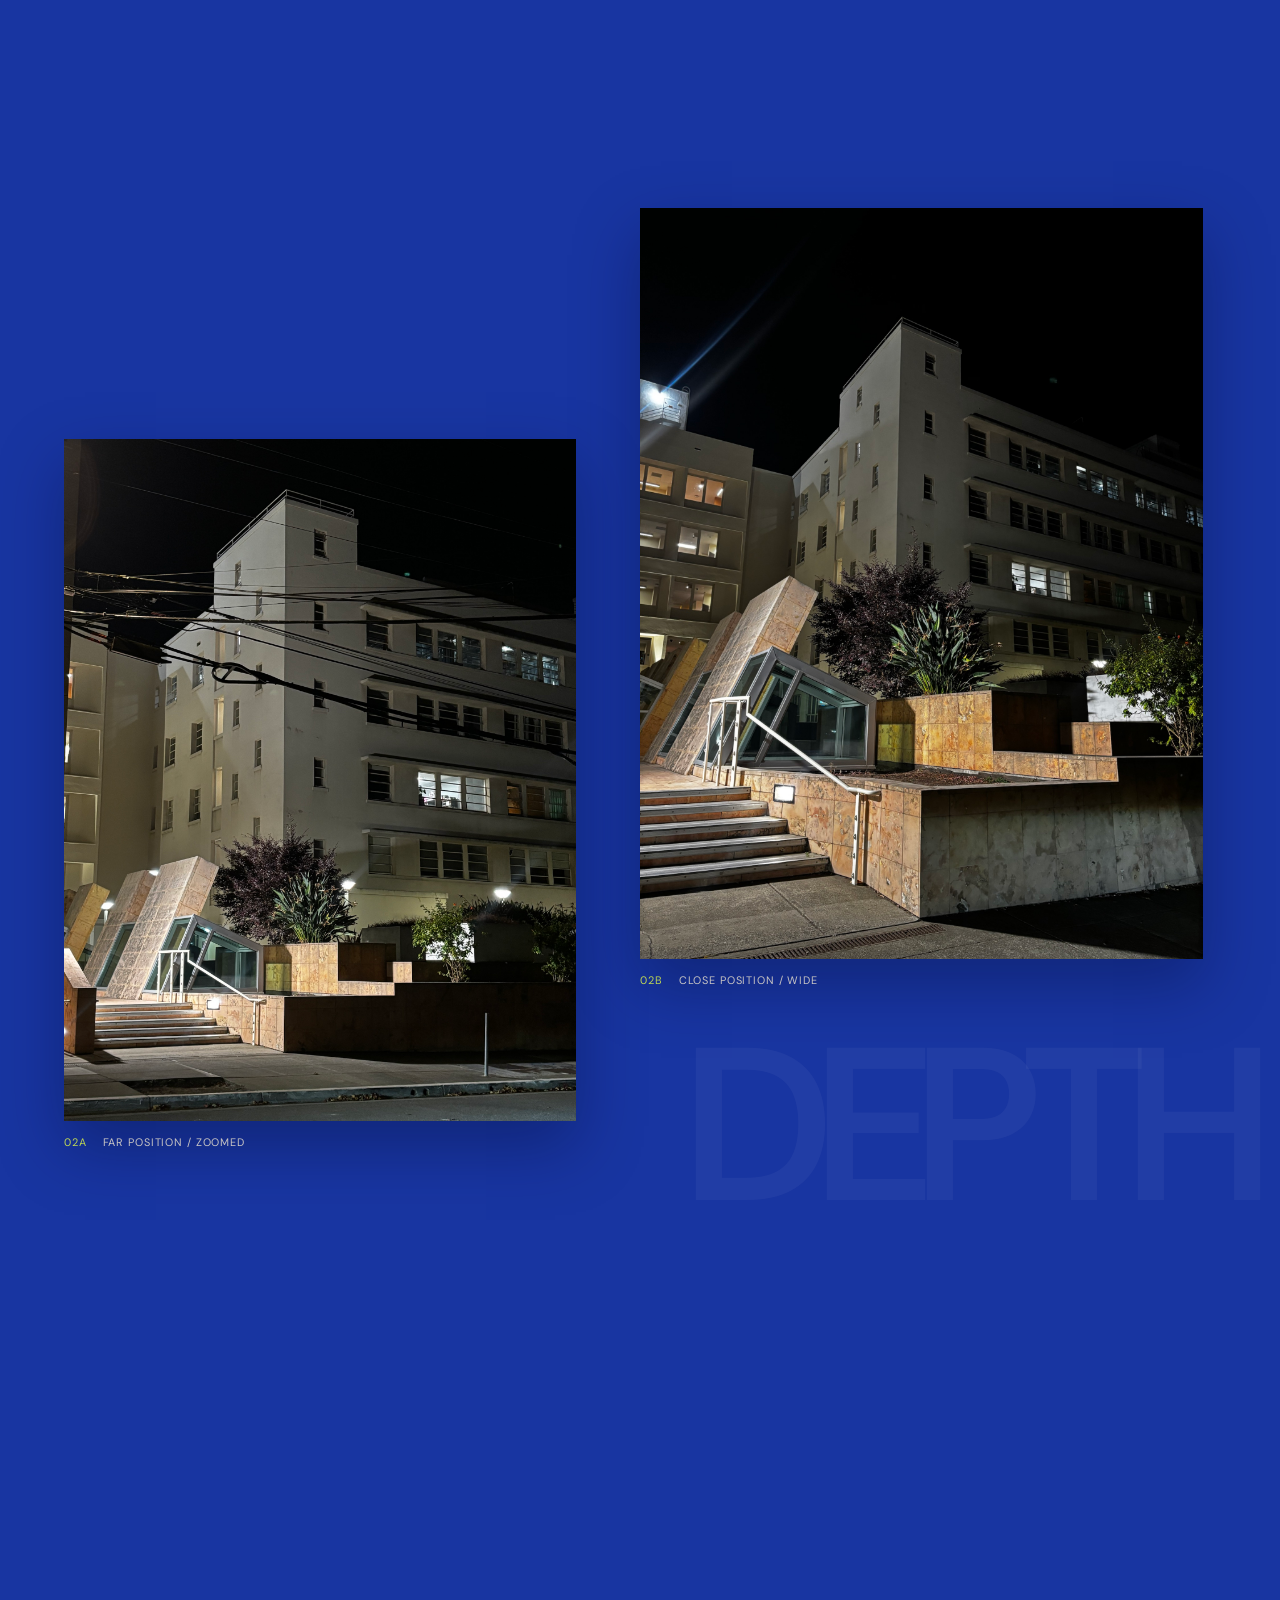
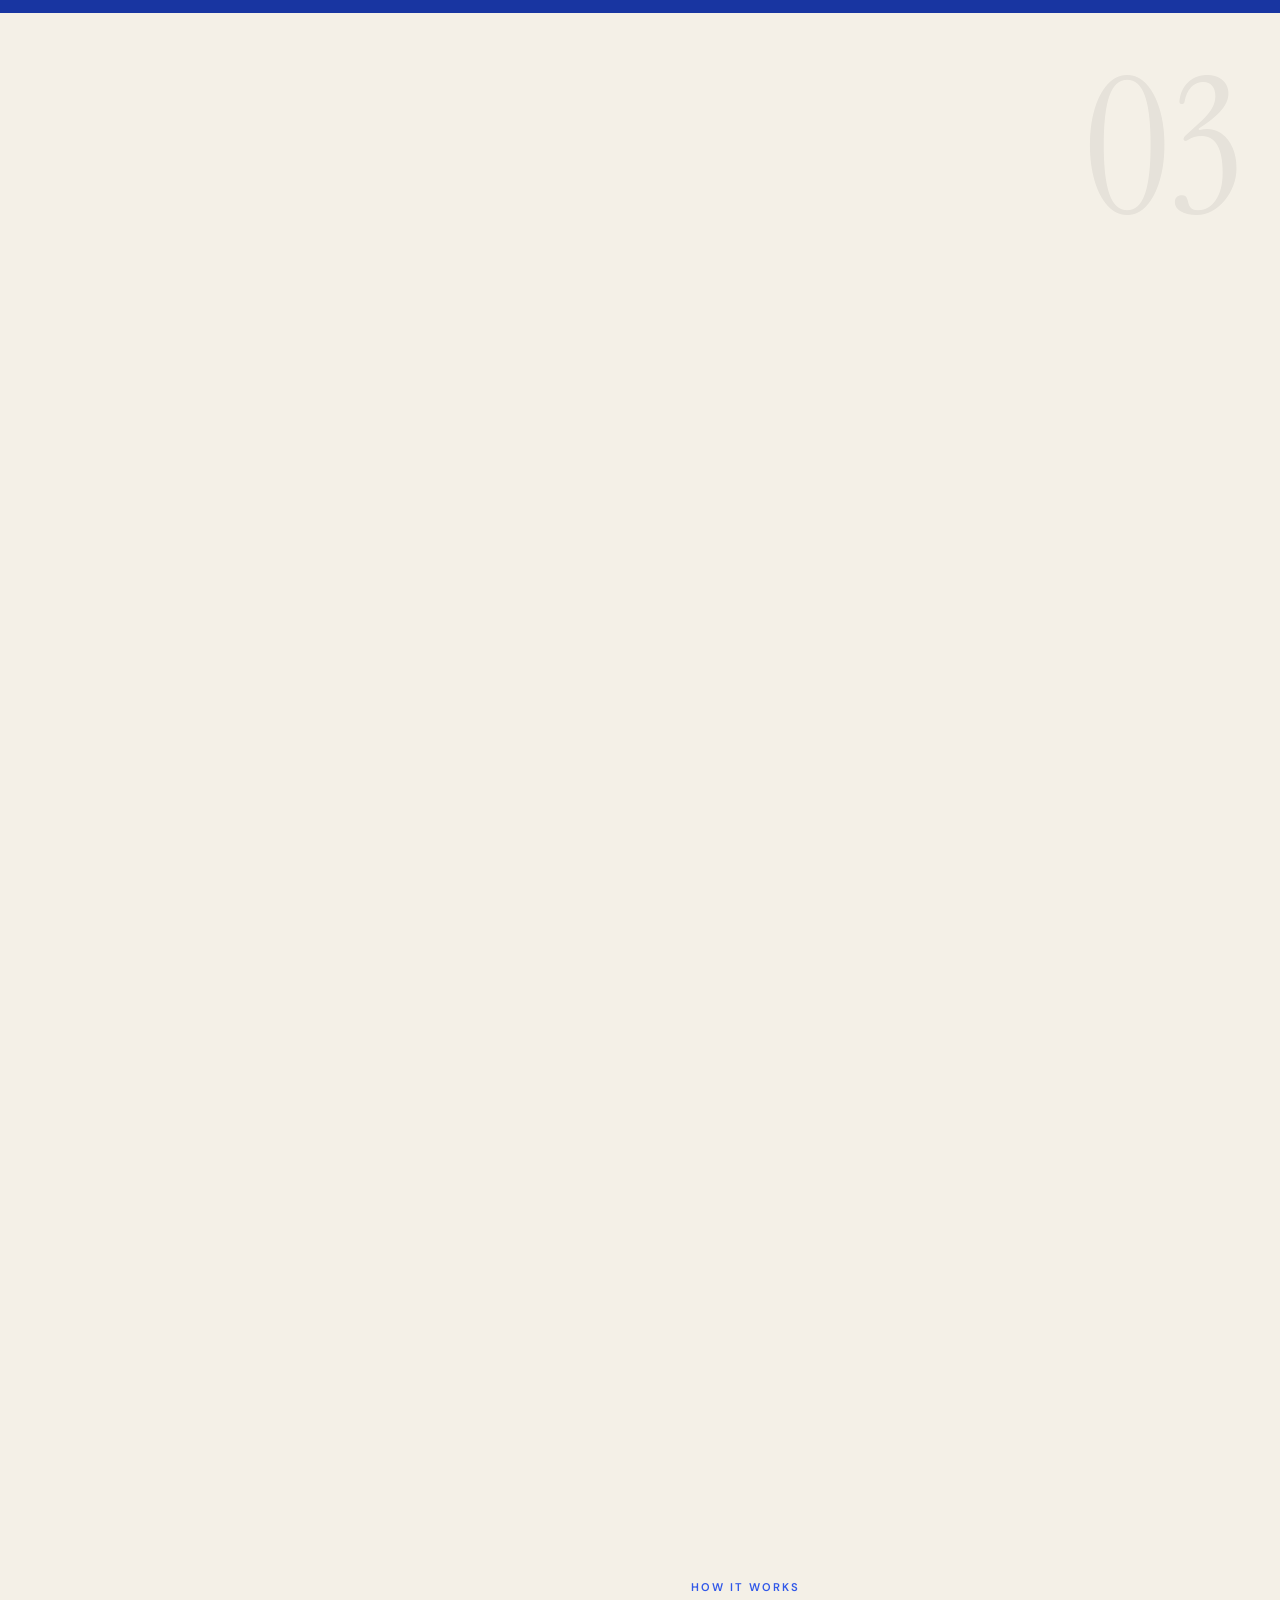
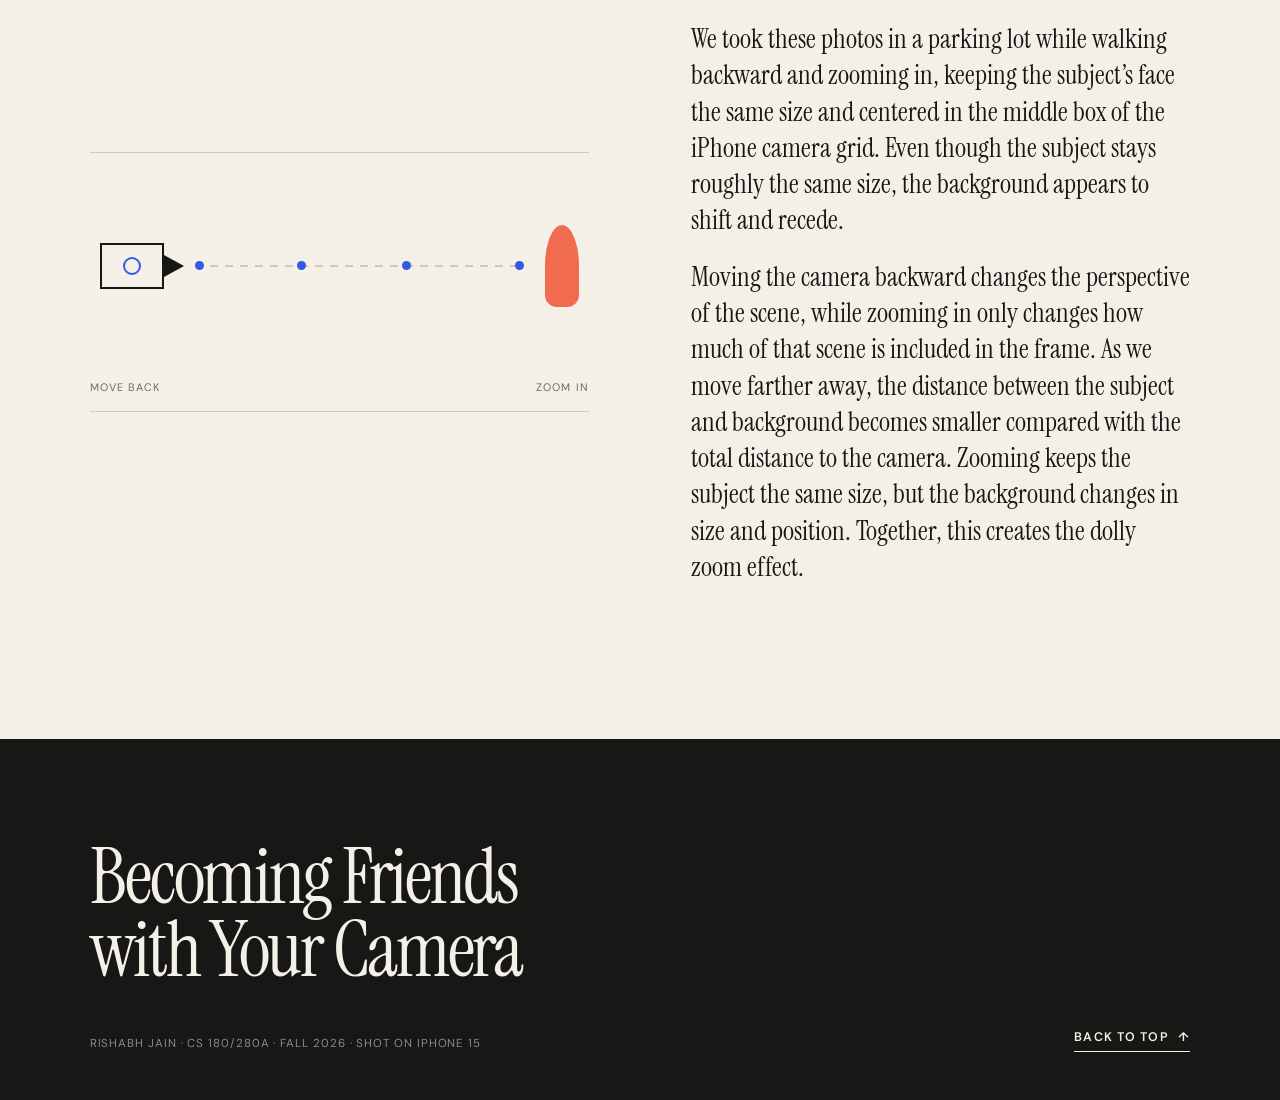
==== commit 66f202c7: "Add camera notes and project explanations" ====
--- a/index.html
+++ b/index.html
@@ -41,6 +41,7 @@
             An exploration of how camera position and focal length change the
             way we see faces, spaces, and depth.
           </p>
+          <p class="camera-note">All photos shot on an iPhone 15.</p>
           <a class="text-link" href="#portrait">
             View the study <span aria-hidden="true">↓</span>
           </a>
@@ -116,12 +117,33 @@
 
         <aside class="observation">
           <span class="observation-label">What changed?</span>
-          <p>
-            In the close image, features nearest the lens appear disproportionately
-            large. From farther away, the distance between the camera and each
-            facial feature becomes more similar, producing a flatter, more natural
-            portrait.
-          </p>
+          <div class="observation-copy">
+            <p>
+              In the first picture, the face looks a little narrower and
+              distorted. In the second picture, the proportions look more
+              natural. This happens because when the subject is close, the camera
+              is very sensitive to small changes in depth, such as the distance
+              from the nose to the cheeks. A camera records angles, not “true
+              size.”
+            </p>
+            <div
+              class="formula"
+              role="img"
+              aria-label="Apparent size is proportional to actual size divided by distance from the camera"
+            >
+              <span>apparent size</span>
+              <span aria-hidden="true">∝</span>
+              <span class="fraction" aria-hidden="true">
+                <span>actual size</span>
+                <span>distance from camera</span>
+              </span>
+            </div>
+            <p class="equation-note">
+              When the camera is close, even a small depth difference changes
+              this ratio a lot. Stepping back makes those depth differences less
+              important, so the face looks more natural.
+            </p>
+          </div>
         </aside>
       </section>
 
@@ -172,10 +194,11 @@
         <div class="architecture-notes">
           <p class="pull-quote">“Zoom frames the scene. Position shapes it.”</p>
           <p>
-            From farther away, the distance from the camera to foreground and
-            background objects is proportionally more alike, so the gap between
-            them appears compressed. Walking forward exaggerates that gap and
-            restores a stronger sense of depth.
+            In the first picture, taken from farther back while zoomed in, the
+            building looks much flatter. In the second picture, taken from closer
+            without zoom, the angles are much more pronounced. The reason is
+            similar to the portrait example: changing the camera position changes
+            the perspective, while zoom mainly changes the framing.
           </p>
         </div>
       </section>
@@ -224,10 +247,20 @@
           <div class="explanation-copy">
             <p class="eyebrow">How it works</p>
             <p>
-              At every step, I increased the focal length as I moved backward,
-              keeping the subject at roughly the same size. The changing camera
-              position alters the perspective, while the changing zoom restores
-              the framing—creating the signature “Vertigo” effect.
+              We took these photos in a parking lot while walking backward and
+              zooming in, keeping the subject’s face the same size and
+              centered in the middle box of the iPhone camera grid. Even though
+              the subject stays roughly the same size, the background appears to
+              shift and recede.
+            </p>
+            <p>
+              Moving the camera backward changes the perspective of the scene,
+              while zooming in only changes how much of that scene is included in
+              the frame. As we move farther away, the distance between the subject
+              and background becomes smaller compared with the total distance to
+              the camera. Zooming keeps the subject the same size, but the
+              background changes in size and position. Together, this creates the
+              dolly zoom effect.
             </p>
           </div>
         </div>
@@ -237,7 +270,7 @@
     <footer>
       <div>
         <p class="footer-title">Becoming Friends<br />with Your Camera</p>
-        <p>Rishabh Jain · CS 180/280A · Fall 2026</p>
+        <p>Rishabh Jain · CS 180/280A · Fall 2026 · Shot on iPhone 15</p>
       </div>
       <a class="text-link" href="#top">Back to top <span aria-hidden="true">↑</span></a>
     </footer>
--- a/styles.css
+++ b/styles.css
@@ -194,9 +194,20 @@
 
 .hero-intro {
   max-width: 440px;
-  margin: 2.8rem 0 2.2rem;
+  margin: 2.8rem 0 1rem;
   font-size: clamp(1rem, 1.3vw, 1.25rem);
   line-height: 1.65;
+}
+
+.camera-note {
+  width: max-content;
+  margin: 0 0 2.2rem;
+  padding: 0.45rem 0.7rem;
+  border: 1px solid var(--line);
+  color: var(--muted);
+  font-size: 0.68rem;
+  letter-spacing: 0.09em;
+  text-transform: uppercase;
 }
 
 .text-link {
@@ -497,11 +508,45 @@
   text-transform: uppercase;
 }
 
-.observation p {
+.observation-copy > p {
   margin: 0;
   font-family: var(--serif);
   font-size: clamp(1.35rem, 2.4vw, 2.2rem);
   line-height: 1.3;
+}
+
+.formula {
+  display: flex;
+  gap: clamp(0.8rem, 2vw, 1.5rem);
+  align-items: center;
+  justify-content: center;
+  margin: clamp(2rem, 4vw, 3.5rem) 0;
+  padding: clamp(1.5rem, 3vw, 2.5rem);
+  border: 1px solid var(--line);
+  font-family: var(--serif);
+  font-size: clamp(1.25rem, 2.4vw, 2.15rem);
+}
+
+.fraction {
+  display: inline-grid;
+  text-align: center;
+  line-height: 1.2;
+}
+
+.fraction span:first-child {
+  padding: 0 0.8rem 0.35rem;
+  border-bottom: 1px solid currentColor;
+}
+
+.fraction span:last-child {
+  padding: 0.35rem 0.8rem 0;
+}
+
+.observation-copy > .equation-note {
+  color: var(--muted);
+  font-family: var(--sans);
+  font-size: clamp(0.9rem, 1.2vw, 1.05rem);
+  line-height: 1.7;
 }
 
 .architecture {
@@ -528,7 +573,7 @@
 
 .architecture-stage {
   position: relative;
-  min-height: min(75vw, 940px);
+  min-height: min(78vw, 1050px);
   margin: 0 -2vw;
 }
 
@@ -562,22 +607,22 @@
 .architecture-photo-back {
   top: 0;
   right: 1vw;
-  width: min(60vw, 870px);
+  width: min(44vw, 620px);
 }
 
 .architecture-photo-back .media-frame {
-  aspect-ratio: 3 / 2;
+  aspect-ratio: 3 / 4;
 }
 
 .architecture-photo-front {
-  top: min(24vw, 350px);
+  top: min(18vw, 245px);
   left: 0;
   z-index: 2;
-  width: min(55vw, 780px);
+  width: min(40vw, 565px);
 }
 
 .architecture-photo-front .media-frame {
-  aspect-ratio: 4 / 3;
+  aspect-ratio: 3 / 4;
 }
 
 .stage-word {
@@ -623,11 +668,12 @@
 }
 
 .dolly-feature {
-  margin: 0;
+  max-width: 720px;
+  margin: 0 auto;
 }
 
 .dolly-feature .media-frame {
-  aspect-ratio: 16 / 9;
+  aspect-ratio: 3 / 4;
   border: clamp(0.8rem, 2vw, 2rem) solid var(--ink);
   background: var(--ink);
 }
@@ -768,11 +814,15 @@
   max-width: 540px;
 }
 
-.explanation-copy > p:last-child {
+.explanation-copy > p:not(.eyebrow) {
   margin: 0;
   font-family: var(--serif);
-  font-size: clamp(1.4rem, 2.5vw, 2.25rem);
+  font-size: clamp(1.25rem, 2.1vw, 1.85rem);
   line-height: 1.35;
+}
+
+.explanation-copy > p:not(.eyebrow) + p {
+  margin-top: 1.25rem;
 }
 
 footer {
@@ -884,14 +934,14 @@
   }
 
   .architecture-stage {
-    min-height: 105vw;
-  }
-
-  .architecture-photo-back { width: 75vw; }
+    min-height: 120vw;
+  }
+
+  .architecture-photo-back { width: 68vw; }
 
   .architecture-photo-front {
-    top: 38vw;
-    width: 72vw;
+    top: 32vw;
+    width: 64vw;
   }
 
   .architecture-notes {
@@ -943,7 +993,7 @@
   }
 
   .dolly-feature .media-frame {
-    aspect-ratio: 4 / 3;
+    aspect-ratio: 3 / 4;
   }
 
   .dolly-feature figcaption {
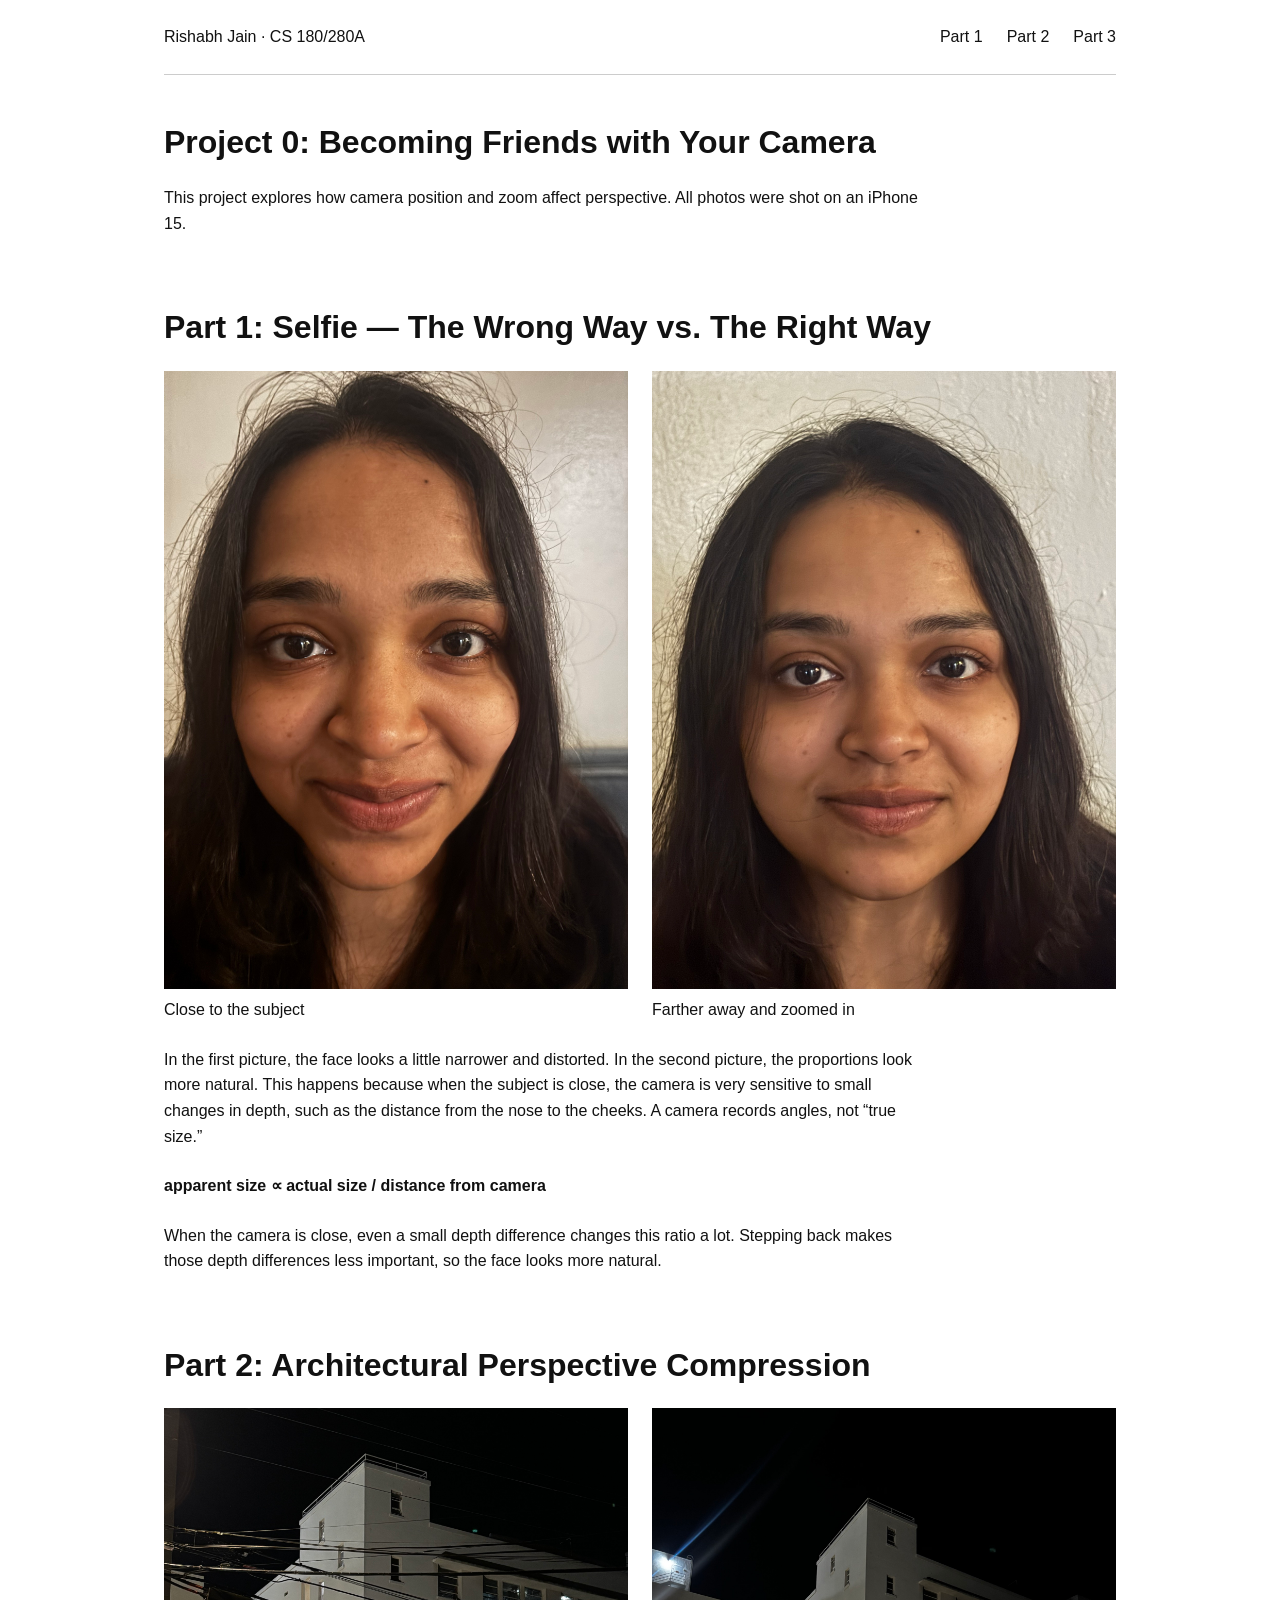
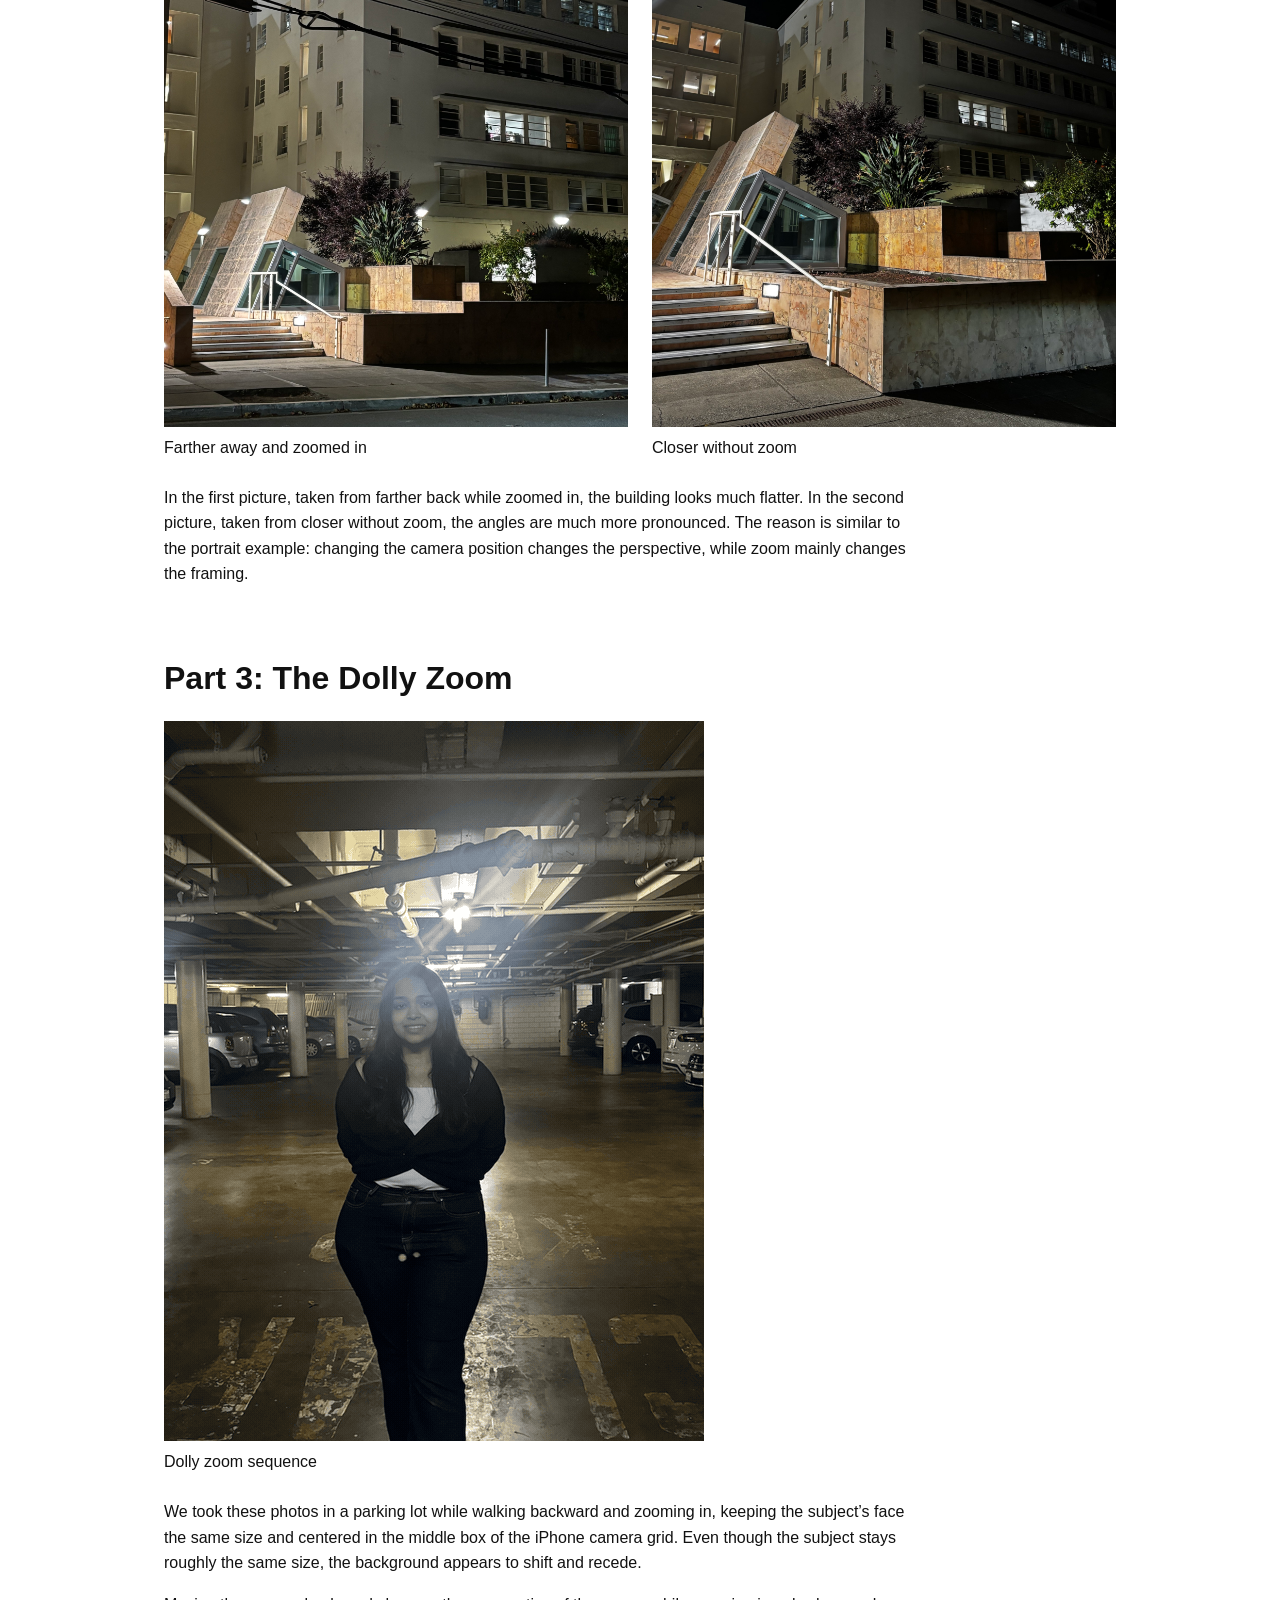
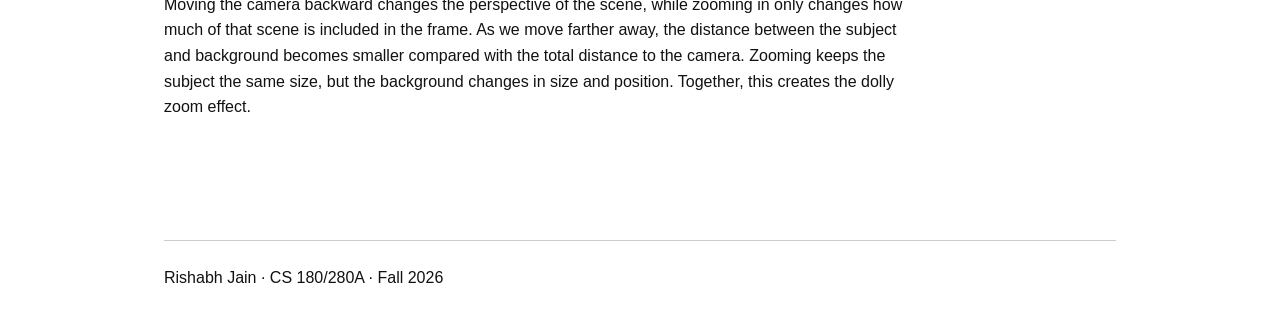
==== commit 98c125ee: "Simplify Project 0 layout" ====
--- a/index.html
+++ b/index.html
@@ -7,272 +7,126 @@
       name="description"
       content="Rishabh Jain's CS 180/280A Project 0: Becoming Friends with Your Camera."
     />
-    <meta name="theme-color" content="#f4f0e7" />
-    <title>Project 0 — Through the Lens</title>
-    <script>document.documentElement.classList.add("js");</script>
+    <title>CS 180 Project 0</title>
     <link rel="stylesheet" href="styles.css" />
-    <script src="script.js" defer></script>
   </head>
   <body>
-    <a class="skip-link" href="#main">Skip to project</a>
-
-    <header class="site-header" aria-label="Primary navigation">
-      <a class="wordmark" href="#top" aria-label="Back to top">
-        <span class="wordmark-mark" aria-hidden="true"></span>
-        RJ / CS 180
-      </a>
-
-      <nav>
-        <a href="#portrait">Portrait</a>
-        <a href="#architecture">Architecture</a>
-        <a href="#dolly">Dolly zoom</a>
+    <header>
+      <a href="#top">Rishabh Jain · CS 180/280A</a>
+      <nav aria-label="Project sections">
+        <a href="#part-1">Part 1</a>
+        <a href="#part-2">Part 2</a>
+        <a href="#part-3">Part 3</a>
       </nav>
-
-      <span class="course-tag">Fall ’26</span>
-      <span class="scroll-progress" aria-hidden="true"></span>
     </header>
 
-    <main id="main">
-      <section class="hero" id="top">
-        <div class="hero-copy">
-          <p class="eyebrow">CS 180 / 280A · Project 00</p>
-          <h1>Through<br />the <em>lens.</em></h1>
-          <p class="hero-intro">
-            An exploration of how camera position and focal length change the
-            way we see faces, spaces, and depth.
-          </p>
-          <p class="camera-note">All photos shot on an iPhone 15.</p>
-          <a class="text-link" href="#portrait">
-            View the study <span aria-hidden="true">↓</span>
-          </a>
-        </div>
-
-        <div class="hero-art" aria-hidden="true">
-          <span class="orbit orbit-one"></span>
-          <span class="orbit orbit-two"></span>
-          <div class="lens">
-            <span class="lens-ring lens-ring-one"></span>
-            <span class="lens-ring lens-ring-two"></span>
-            <span class="lens-glint"></span>
-          </div>
-          <p class="hero-art-note">position × focal length</p>
-        </div>
-
-        <p class="hero-index" aria-hidden="true">00</p>
+    <main id="top">
+      <section class="intro">
+        <h1>Project 0: Becoming Friends with Your Camera</h1>
+        <p>
+          This project explores how camera position and zoom affect perspective.
+          All photos were shot on an iPhone 15.
+        </p>
       </section>
 
-      <section class="project-section" id="portrait" data-section="01">
-        <div class="section-heading">
-          <div>
-            <p class="eyebrow">Study 01 · Portrait</p>
-            <h2>Same face.<br /><em>Different distance.</em></h2>
-          </div>
-          <p class="section-summary">
-            Moving the camera back and zooming in preserves the subject’s size,
-            but changes the relative scale of near and far facial features.
-          </p>
-        </div>
+      <section id="part-1">
+        <h2>Part 1: Selfie — The Wrong Way vs. The Right Way</h2>
 
-        <div class="comparison-grid">
-          <figure class="photo-card photo-card-warm">
-            <div class="media-frame" data-media>
-              <img
-                src="images/portrait-close.jpg"
-                alt="Close-up portrait photographed with a wide field of view"
-              />
-              <div class="media-placeholder">
-                <span>01A</span>
-                <p>Add <code>portrait-close.jpg</code></p>
-              </div>
-            </div>
-            <figcaption>
-              <div>
-                <span class="caption-number">01A</span>
-                <h3>Up close</h3>
-              </div>
-              <p>Wide field of view · short camera distance</p>
-            </figcaption>
+        <div class="image-pair">
+          <figure>
+            <img
+              src="images/portrait-close.jpg"
+              alt="Portrait taken from close to the subject"
+            />
+            <figcaption>Close to the subject</figcaption>
           </figure>
-
-          <figure class="photo-card photo-card-blue">
-            <div class="media-frame" data-media>
-              <img
-                src="images/portrait-zoom.jpg"
-                alt="Portrait photographed from farther away while zoomed in"
-              />
-              <div class="media-placeholder">
-                <span>01B</span>
-                <p>Add <code>portrait-zoom.jpg</code></p>
-              </div>
-            </div>
-            <figcaption>
-              <div>
-                <span class="caption-number">01B</span>
-                <h3>Stepped back</h3>
-              </div>
-              <p>Longer focal length · greater camera distance</p>
-            </figcaption>
+          <figure>
+            <img
+              src="images/portrait-zoom.jpg"
+              alt="Portrait taken from farther away while zoomed in"
+            />
+            <figcaption>Farther away and zoomed in</figcaption>
           </figure>
         </div>
 
-        <aside class="observation">
-          <span class="observation-label">What changed?</span>
-          <div class="observation-copy">
-            <p>
-              In the first picture, the face looks a little narrower and
-              distorted. In the second picture, the proportions look more
-              natural. This happens because when the subject is close, the camera
-              is very sensitive to small changes in depth, such as the distance
-              from the nose to the cheeks. A camera records angles, not “true
-              size.”
-            </p>
-            <div
-              class="formula"
-              role="img"
-              aria-label="Apparent size is proportional to actual size divided by distance from the camera"
-            >
-              <span>apparent size</span>
-              <span aria-hidden="true">∝</span>
-              <span class="fraction" aria-hidden="true">
-                <span>actual size</span>
-                <span>distance from camera</span>
-              </span>
-            </div>
-            <p class="equation-note">
-              When the camera is close, even a small depth difference changes
-              this ratio a lot. Stepping back makes those depth differences less
-              important, so the face looks more natural.
-            </p>
-          </div>
-        </aside>
+        <p>
+          In the first picture, the face looks a little narrower and distorted.
+          In the second picture, the proportions look more natural. This happens
+          because when the subject is close, the camera is very sensitive to
+          small changes in depth, such as the distance from the nose to the
+          cheeks. A camera records angles, not “true size.”
+        </p>
+
+        <p class="equation">
+          apparent size ∝ actual size / distance from camera
+        </p>
+
+        <p>
+          When the camera is close, even a small depth difference changes this
+          ratio a lot. Stepping back makes those depth differences less
+          important, so the face looks more natural.
+        </p>
       </section>
 
-      <section class="project-section architecture" id="architecture" data-section="02">
-        <div class="section-heading section-heading-light">
-          <div>
-            <p class="eyebrow">Study 02 · Architecture</p>
-            <h2>Space,<br /><em>compressed.</em></h2>
-          </div>
-          <p class="section-summary">
-            Two nearly matched compositions reveal how viewpoint—not zoom
-            alone—controls the apparent depth of a scene.
-          </p>
+      <section id="part-2">
+        <h2>Part 2: Architectural Perspective Compression</h2>
+
+        <div class="image-pair">
+          <figure>
+            <img
+              src="images/architecture-zoom.jpg"
+              alt="Building photographed from farther away while zoomed in"
+            />
+            <figcaption>Farther away and zoomed in</figcaption>
+          </figure>
+          <figure>
+            <img
+              src="images/architecture-wide.jpg"
+              alt="Building photographed from closer without zoom"
+            />
+            <figcaption>Closer without zoom</figcaption>
+          </figure>
         </div>
 
-        <div class="architecture-stage">
-          <figure class="architecture-photo architecture-photo-back">
-            <div class="media-frame" data-media>
-              <img
-                src="images/architecture-wide.jpg"
-                alt="Architectural scene photographed nearby without zoom"
-              />
-              <div class="media-placeholder">
-                <span>02B</span>
-                <p>Add <code>architecture-wide.jpg</code></p>
-              </div>
-            </div>
-            <figcaption><span>02B</span> Close position / wide</figcaption>
-          </figure>
-
-          <figure class="architecture-photo architecture-photo-front">
-            <div class="media-frame" data-media>
-              <img
-                src="images/architecture-zoom.jpg"
-                alt="Architectural scene photographed from farther away while zoomed in"
-              />
-              <div class="media-placeholder">
-                <span>02A</span>
-                <p>Add <code>architecture-zoom.jpg</code></p>
-              </div>
-            </div>
-            <figcaption><span>02A</span> Far position / zoomed</figcaption>
-          </figure>
-
-          <p class="stage-word" aria-hidden="true">DEPTH</p>
-        </div>
-
-        <div class="architecture-notes">
-          <p class="pull-quote">“Zoom frames the scene. Position shapes it.”</p>
-          <p>
-            In the first picture, taken from farther back while zoomed in, the
-            building looks much flatter. In the second picture, taken from closer
-            without zoom, the angles are much more pronounced. The reason is
-            similar to the portrait example: changing the camera position changes
-            the perspective, while zoom mainly changes the framing.
-          </p>
-        </div>
+        <p>
+          In the first picture, taken from farther back while zoomed in, the
+          building looks much flatter. In the second picture, taken from closer
+          without zoom, the angles are much more pronounced. The reason is
+          similar to the portrait example: changing the camera position changes
+          the perspective, while zoom mainly changes the framing.
+        </p>
       </section>
 
-      <section class="project-section dolly" id="dolly" data-section="03">
-        <div class="section-heading">
-          <div>
-            <p class="eyebrow">Study 03 · Motion</p>
-            <h2>The dolly<br /><em>zoom.</em></h2>
-          </div>
-          <p class="section-summary">
-            The camera retreats as the lens zooms in. The subject holds steady
-            while the world around it seems to stretch.
-          </p>
-        </div>
+      <section id="part-3">
+        <h2>Part 3: The Dolly Zoom</h2>
 
-        <figure class="dolly-feature">
-          <div class="media-frame" data-media>
-            <img
-              src="images/dolly-zoom.gif"
-              alt="Animated dolly zoom sequence with a stable subject and changing background perspective"
-            />
-            <div class="media-placeholder media-placeholder-dark">
-              <span>03</span>
-              <p>Add <code>dolly-zoom.gif</code></p>
-            </div>
-          </div>
-          <figcaption>
-            <span>Camera movement</span>
-            <span class="motion-line" aria-hidden="true"></span>
-            <span>Focal length</span>
-          </figcaption>
+        <figure class="gif">
+          <img
+            src="images/dolly-zoom.gif"
+            alt="Dolly zoom made by moving backward while zooming in"
+          />
+          <figcaption>Dolly zoom sequence</figcaption>
         </figure>
 
-        <div class="dolly-explanation">
-          <div class="diagram" aria-label="Diagram showing the camera moving backward while zoom increases">
-            <div class="diagram-camera" aria-hidden="true">
-              <span></span>
-            </div>
-            <div class="diagram-path" aria-hidden="true">
-              <span></span><span></span><span></span><span></span>
-            </div>
-            <div class="diagram-subject" aria-hidden="true"></div>
-            <p><span>move back</span><span>zoom in</span></p>
-          </div>
-          <div class="explanation-copy">
-            <p class="eyebrow">How it works</p>
-            <p>
-              We took these photos in a parking lot while walking backward and
-              zooming in, keeping the subject’s face the same size and
-              centered in the middle box of the iPhone camera grid. Even though
-              the subject stays roughly the same size, the background appears to
-              shift and recede.
-            </p>
-            <p>
-              Moving the camera backward changes the perspective of the scene,
-              while zooming in only changes how much of that scene is included in
-              the frame. As we move farther away, the distance between the subject
-              and background becomes smaller compared with the total distance to
-              the camera. Zooming keeps the subject the same size, but the
-              background changes in size and position. Together, this creates the
-              dolly zoom effect.
-            </p>
-          </div>
-        </div>
+        <p>
+          We took these photos in a parking lot while walking backward and
+          zooming in, keeping the subject’s face the same size and centered in
+          the middle box of the iPhone camera grid. Even though the subject stays
+          roughly the same size, the background appears to shift and recede.
+        </p>
+
+        <p>
+          Moving the camera backward changes the perspective of the scene, while
+          zooming in only changes how much of that scene is included in the
+          frame. As we move farther away, the distance between the subject and
+          background becomes smaller compared with the total distance to the
+          camera. Zooming keeps the subject the same size, but the background
+          changes in size and position. Together, this creates the dolly zoom
+          effect.
+        </p>
       </section>
     </main>
 
-    <footer>
-      <div>
-        <p class="footer-title">Becoming Friends<br />with Your Camera</p>
-        <p>Rishabh Jain · CS 180/280A · Fall 2026 · Shot on iPhone 15</p>
-      </div>
-      <a class="text-link" href="#top">Back to top <span aria-hidden="true">↑</span></a>
-    </footer>
+    <footer>Rishabh Jain · CS 180/280A · Fall 2026</footer>
   </body>
 </html>
--- a/styles.css
+++ b/styles.css
@@ -1,17 +1,6 @@
-@import url("https://fonts.googleapis.com/css2?family=DM+Sans:wght@400;500;600&family=Instrument+Serif:ital@0;1&display=swap");
-
 :root {
-  --paper: #f4f0e7;
-  --paper-deep: #e8e1d5;
-  --ink: #171715;
-  --muted: #6e6a62;
-  --blue: #3158e8;
-  --blue-dark: #1835a1;
-  --coral: #f16b4f;
-  --acid: #d8f35b;
-  --line: rgba(23, 23, 21, 0.18);
-  --serif: "Instrument Serif", Georgia, serif;
-  --sans: "DM Sans", Arial, sans-serif;
+  --heading-size: 32px;
+  --text-size: 16px;
 }
 
 * {
@@ -23,1001 +12,113 @@
 }
 
 body {
-  margin: 0;
-  background: var(--paper);
-  color: var(--ink);
-  font-family: var(--sans);
-  font-size: 16px;
-  line-height: 1.5;
-  overflow-x: hidden;
+  max-width: 1000px;
+  margin: 0 auto;
+  padding: 0 24px;
+  color: #111;
+  background: #fff;
+  font-family: Arial, Helvetica, sans-serif;
+  font-size: var(--text-size);
+  line-height: 1.6;
 }
 
-body::before {
-  position: fixed;
-  inset: 0;
-  z-index: 20;
-  pointer-events: none;
-  content: "";
-  opacity: 0.11;
-  background-image: url("data:image/svg+xml,%3Csvg viewBox='0 0 180 180' xmlns='http://www.w3.org/2000/svg'%3E%3Cfilter id='n'%3E%3CfeTurbulence type='fractalNoise' baseFrequency='.85' numOctaves='3' stitchTiles='stitch'/%3E%3C/filter%3E%3Crect width='100%25' height='100%25' filter='url(%23n)' opacity='.35'/%3E%3C/svg%3E");
+header {
+  display: flex;
+  justify-content: space-between;
+  gap: 24px;
+  padding: 24px 0;
+  border-bottom: 1px solid #ccc;
+}
+
+nav {
+  display: flex;
+  gap: 24px;
 }
 
 a {
-  color: inherit;
+  color: #111;
+  font-size: var(--text-size);
+}
+
+header a {
+  text-decoration: none;
+}
+
+main {
+  padding: 48px 0;
+}
+
+section {
+  margin-bottom: 72px;
+  scroll-margin-top: 24px;
+}
+
+.intro {
+  margin-bottom: 72px;
+}
+
+h1,
+h2 {
+  margin: 0 0 24px;
+  font-size: var(--heading-size);
+  line-height: 1.2;
+}
+
+p {
+  max-width: 760px;
+  margin: 16px 0;
+  font-size: var(--text-size);
+}
+
+.image-pair {
+  display: grid;
+  grid-template-columns: 1fr 1fr;
+  gap: 24px;
+  margin: 24px 0;
+}
+
+figure {
+  margin: 0;
 }
 
 img {
   display: block;
   width: 100%;
+  height: auto;
 }
 
-.skip-link {
-  position: fixed;
-  top: 0.75rem;
-  left: 0.75rem;
-  z-index: 100;
-  padding: 0.65rem 0.9rem;
-  background: var(--ink);
-  color: white;
-  transform: translateY(-160%);
+figcaption {
+  margin-top: 8px;
+  font-size: var(--text-size);
 }
 
-.skip-link:focus {
-  transform: translateY(0);
+.equation {
+  margin: 24px 0;
+  font-weight: bold;
 }
 
-.site-header {
-  position: fixed;
-  top: 0;
-  left: 0;
-  z-index: 15;
-  display: grid;
-  grid-template-columns: 1fr auto 1fr;
-  align-items: center;
-  width: 100%;
-  height: 74px;
-  padding: 0 3.5vw;
-  border-bottom: 1px solid rgba(23, 23, 21, 0.12);
-  background: rgba(244, 240, 231, 0.88);
-  backdrop-filter: blur(16px);
-}
-
-.wordmark {
-  display: inline-flex;
-  align-items: center;
-  gap: 0.7rem;
-  width: max-content;
-  font-size: 0.74rem;
-  font-weight: 600;
-  letter-spacing: 0.09em;
-  text-decoration: none;
-}
-
-.wordmark-mark {
-  width: 12px;
-  height: 12px;
-  border: 3px solid var(--blue);
-  border-radius: 50%;
-}
-
-nav {
-  display: flex;
-  gap: clamp(1.25rem, 3vw, 3rem);
-}
-
-nav a {
-  position: relative;
-  font-size: 0.74rem;
-  font-weight: 500;
-  letter-spacing: 0.06em;
-  text-decoration: none;
-  text-transform: uppercase;
-}
-
-nav a::after {
-  position: absolute;
-  right: 0;
-  bottom: -0.35rem;
-  left: 0;
-  height: 1px;
-  background: currentColor;
-  content: "";
-  transform: scaleX(0);
-  transition: transform 180ms ease;
-}
-
-nav a:hover::after,
-nav a:focus-visible::after,
-nav a.is-active::after {
-  transform: scaleX(1);
-}
-
-.course-tag {
-  justify-self: end;
-  font-size: 0.72rem;
-  letter-spacing: 0.1em;
-  text-transform: uppercase;
-}
-
-.scroll-progress {
-  position: absolute;
-  bottom: -1px;
-  left: 0;
-  width: 0;
-  height: 2px;
-  background: var(--blue);
-}
-
-.hero {
-  position: relative;
-  display: grid;
-  grid-template-columns: minmax(0, 0.9fr) minmax(360px, 1.1fr);
-  align-items: center;
-  min-height: 100vh;
-  padding: 130px 7vw 80px;
-  overflow: hidden;
-}
-
-.hero-copy {
-  position: relative;
-  z-index: 2;
-}
-
-.eyebrow {
-  margin: 0 0 1.6rem;
-  color: var(--blue);
-  font-size: 0.7rem;
-  font-weight: 600;
-  letter-spacing: 0.18em;
-  text-transform: uppercase;
-}
-
-h1,
-h2 {
-  margin: 0;
-  font-family: var(--serif);
-  font-weight: 400;
-  letter-spacing: -0.045em;
-  line-height: 0.84;
-}
-
-h1 {
-  max-width: 740px;
-  font-size: clamp(5.2rem, 10.5vw, 10.6rem);
-}
-
-h1 em,
-h2 em {
-  color: var(--blue);
-  font-weight: 400;
-}
-
-.hero-intro {
-  max-width: 440px;
-  margin: 2.8rem 0 1rem;
-  font-size: clamp(1rem, 1.3vw, 1.25rem);
-  line-height: 1.65;
-}
-
-.camera-note {
-  width: max-content;
-  margin: 0 0 2.2rem;
-  padding: 0.45rem 0.7rem;
-  border: 1px solid var(--line);
-  color: var(--muted);
-  font-size: 0.68rem;
-  letter-spacing: 0.09em;
-  text-transform: uppercase;
-}
-
-.text-link {
-  display: inline-flex;
-  gap: 0.6rem;
-  align-items: center;
-  padding-bottom: 0.3rem;
-  border-bottom: 1px solid currentColor;
-  font-size: 0.78rem;
-  font-weight: 600;
-  letter-spacing: 0.09em;
-  text-decoration: none;
-  text-transform: uppercase;
-}
-
-.text-link span {
-  transition: transform 180ms ease;
-}
-
-.text-link:hover span {
-  transform: translateY(3px);
-}
-
-.hero-art {
-  position: relative;
-  min-height: 620px;
-}
-
-.lens {
-  position: absolute;
-  top: 50%;
-  left: 53%;
-  width: min(34vw, 520px);
-  aspect-ratio: 1;
-  border: clamp(18px, 2.5vw, 38px) solid var(--ink);
-  border-radius: 50%;
-  background:
-    radial-gradient(circle at 38% 31%, rgba(255, 255, 255, 0.95) 0 2%, transparent 3%),
-    radial-gradient(circle at 43% 38%, #476df0 0 5%, transparent 6%),
-    radial-gradient(circle at 50% 50%, #0c1026 0 20%, #17398c 21% 39%, #3160dd 45%, #98affb 64%, #f16b4f 65% 68%, #222 69% 100%);
-  box-shadow:
-    0 0 0 1px var(--paper),
-    0 0 0 3px var(--ink),
-    0 40px 80px rgba(26, 31, 67, 0.23);
-  transform: translate(-50%, -50%);
-  animation: lens-arrive 900ms cubic-bezier(0.2, 0.7, 0.2, 1) both;
-}
-
-.lens-ring {
-  position: absolute;
-  top: 50%;
-  left: 50%;
-  border: 1px solid rgba(255, 255, 255, 0.32);
-  border-radius: 50%;
-  transform: translate(-50%, -50%);
-}
-
-.lens-ring-one {
-  width: 54%;
-  height: 54%;
-}
-
-.lens-ring-two {
-  width: 78%;
-  height: 78%;
-}
-
-.lens-glint {
-  position: absolute;
-  top: 21%;
-  right: 25%;
-  width: 16%;
-  height: 8%;
-  border-radius: 50%;
-  background: rgba(255, 255, 255, 0.26);
-  filter: blur(5px);
-  transform: rotate(42deg);
-}
-
-.orbit {
-  position: absolute;
-  top: 50%;
-  left: 53%;
-  border: 1px solid var(--line);
-  border-radius: 50%;
-  transform: translate(-50%, -50%);
-}
-
-.orbit::before {
-  position: absolute;
-  top: 50%;
-  left: -7px;
-  width: 13px;
-  height: 13px;
-  border-radius: 50%;
-  background: var(--coral);
-  content: "";
-}
-
-.orbit-one {
-  width: min(43vw, 650px);
-  aspect-ratio: 1;
-  animation: spin 18s linear infinite;
-}
-
-.orbit-two {
-  width: min(54vw, 810px);
-  aspect-ratio: 1;
-  animation: spin 28s linear infinite reverse;
-}
-
-.orbit-two::before {
-  background: var(--blue);
-}
-
-.hero-art-note {
-  position: absolute;
-  right: 0;
-  bottom: 3rem;
-  margin: 0;
-  color: var(--muted);
-  font-family: var(--serif);
-  font-size: 1rem;
-  font-style: italic;
-  transform: rotate(-90deg);
-}
-
-.hero-index {
-  position: absolute;
-  right: 3vw;
-  bottom: -4.2vw;
-  margin: 0;
-  color: rgba(23, 23, 21, 0.045);
-  font-family: var(--serif);
-  font-size: 24vw;
-  line-height: 0.8;
-}
-
-.project-section {
-  position: relative;
-  padding: clamp(6rem, 11vw, 11rem) 7vw;
-}
-
-.project-section::before {
-  position: absolute;
-  top: 2.5rem;
-  right: 3vw;
-  color: rgba(23, 23, 21, 0.06);
-  content: attr(data-section);
-  font-family: var(--serif);
-  font-size: clamp(6rem, 15vw, 14rem);
-  line-height: 1;
-}
-
-.section-heading {
-  position: relative;
-  z-index: 2;
-  display: grid;
-  grid-template-columns: 1.4fr 0.6fr;
-  gap: 3rem;
-  align-items: end;
-  margin-bottom: clamp(4rem, 8vw, 8rem);
-}
-
-h2 {
-  font-size: clamp(4rem, 8vw, 8.8rem);
-}
-
-.section-summary {
-  max-width: 420px;
-  margin: 0 0 0.5rem;
-  color: var(--muted);
-  font-size: clamp(1rem, 1.4vw, 1.25rem);
-  line-height: 1.7;
-}
-
-.comparison-grid {
-  display: grid;
-  grid-template-columns: repeat(2, minmax(0, 1fr));
-  gap: clamp(1rem, 2.3vw, 2.5rem);
-}
-
-.photo-card {
-  margin: 0;
-}
-
-.photo-card .media-frame {
-  aspect-ratio: 4 / 5;
-}
-
-.media-frame {
-  position: relative;
-  overflow: hidden;
-  background: var(--paper-deep);
-}
-
-.media-frame img {
-  position: relative;
-  z-index: 2;
-  height: 100%;
-  object-fit: cover;
-}
-
-.media-frame img.is-missing {
-  display: none;
-}
-
-.media-placeholder {
-  position: absolute;
-  inset: 0;
-  z-index: 1;
-  display: grid;
-  place-content: center;
-  text-align: center;
-  background:
-    linear-gradient(135deg, transparent 49.8%, rgba(23, 23, 21, 0.12) 50%, transparent 50.2%),
-    linear-gradient(45deg, transparent 49.8%, rgba(23, 23, 21, 0.12) 50%, transparent 50.2%);
-}
-
-.photo-card-warm .media-placeholder {
-  background-color: #eecabc;
-}
-
-.photo-card-blue .media-placeholder {
-  background-color: #aabcf2;
-}
-
-.media-placeholder span {
-  font-family: var(--serif);
-  font-size: clamp(4rem, 9vw, 8rem);
-  line-height: 1;
-}
-
-.media-placeholder p {
-  margin: 1rem 0 0;
-  font-size: 0.74rem;
-  letter-spacing: 0.06em;
-  text-transform: uppercase;
-}
-
-code {
-  font-family: ui-monospace, SFMono-Regular, Menlo, monospace;
-  font-size: 0.9em;
-  text-transform: none;
-}
-
-.photo-card figcaption {
-  display: flex;
-  justify-content: space-between;
-  gap: 2rem;
-  padding-top: 1.3rem;
-  border-top: 1px solid var(--ink);
-}
-
-.photo-card figcaption > div {
-  display: flex;
-  gap: 1rem;
-  align-items: baseline;
-}
-
-.caption-number {
-  color: var(--blue);
-  font-size: 0.7rem;
-  font-weight: 600;
-}
-
-.photo-card h3 {
-  margin: 0;
-  font-family: var(--serif);
-  font-size: clamp(1.55rem, 2.5vw, 2.35rem);
-  font-weight: 400;
-}
-
-.photo-card figcaption p {
-  max-width: 190px;
-  margin: 0.3rem 0 0;
-  color: var(--muted);
-  font-size: 0.72rem;
-  text-align: right;
-}
-
-.observation {
-  display: grid;
-  grid-template-columns: 1fr 3fr;
-  gap: 2rem;
-  max-width: 970px;
-  margin: clamp(5rem, 10vw, 10rem) auto 0;
-  padding: 2rem 0;
-  border-top: 1px solid var(--line);
-  border-bottom: 1px solid var(--line);
-}
-
-.observation-label {
-  color: var(--blue);
-  font-size: 0.7rem;
-  font-weight: 600;
-  letter-spacing: 0.12em;
-  text-transform: uppercase;
-}
-
-.observation-copy > p {
-  margin: 0;
-  font-family: var(--serif);
-  font-size: clamp(1.35rem, 2.4vw, 2.2rem);
-  line-height: 1.3;
-}
-
-.formula {
-  display: flex;
-  gap: clamp(0.8rem, 2vw, 1.5rem);
-  align-items: center;
-  justify-content: center;
-  margin: clamp(2rem, 4vw, 3.5rem) 0;
-  padding: clamp(1.5rem, 3vw, 2.5rem);
-  border: 1px solid var(--line);
-  font-family: var(--serif);
-  font-size: clamp(1.25rem, 2.4vw, 2.15rem);
-}
-
-.fraction {
-  display: inline-grid;
-  text-align: center;
-  line-height: 1.2;
-}
-
-.fraction span:first-child {
-  padding: 0 0.8rem 0.35rem;
-  border-bottom: 1px solid currentColor;
-}
-
-.fraction span:last-child {
-  padding: 0.35rem 0.8rem 0;
-}
-
-.observation-copy > .equation-note {
-  color: var(--muted);
-  font-family: var(--sans);
-  font-size: clamp(0.9rem, 1.2vw, 1.05rem);
-  line-height: 1.7;
-}
-
-.architecture {
-  color: #f7f2e7;
-  background: var(--blue-dark);
-  overflow: hidden;
-}
-
-.architecture::before {
-  color: rgba(255, 255, 255, 0.06);
-}
-
-.architecture .eyebrow {
-  color: var(--acid);
-}
-
-.section-heading-light h2 em {
-  color: var(--acid);
-}
-
-.section-heading-light .section-summary {
-  color: rgba(255, 255, 255, 0.65);
-}
-
-.architecture-stage {
-  position: relative;
-  min-height: min(78vw, 1050px);
-  margin: 0 -2vw;
-}
-
-.architecture-photo {
-  position: absolute;
-  margin: 0;
-}
-
-.architecture-photo .media-frame {
-  box-shadow: 0 26px 60px rgba(1, 9, 49, 0.35);
-}
-
-.architecture-photo .media-placeholder {
-  background-color: #d1c3ad;
-  color: var(--ink);
-}
-
-.architecture-photo figcaption {
-  display: flex;
-  gap: 1rem;
-  margin-top: 0.8rem;
-  font-size: 0.68rem;
-  letter-spacing: 0.08em;
-  text-transform: uppercase;
-}
-
-.architecture-photo figcaption span {
-  color: var(--acid);
-}
-
-.architecture-photo-back {
-  top: 0;
-  right: 1vw;
-  width: min(44vw, 620px);
-}
-
-.architecture-photo-back .media-frame {
-  aspect-ratio: 3 / 4;
-}
-
-.architecture-photo-front {
-  top: min(18vw, 245px);
-  left: 0;
-  z-index: 2;
-  width: min(40vw, 565px);
-}
-
-.architecture-photo-front .media-frame {
-  aspect-ratio: 3 / 4;
-}
-
-.stage-word {
-  position: absolute;
-  right: -3vw;
-  bottom: 0;
-  z-index: 1;
-  margin: 0;
-  color: rgba(255, 255, 255, 0.045);
-  font-size: min(17vw, 14rem);
-  font-weight: 600;
-  letter-spacing: -0.07em;
-  line-height: 0.75;
-}
-
-.architecture-notes {
-  display: grid;
-  grid-template-columns: 1.2fr 0.8fr;
-  gap: 8vw;
-  align-items: end;
-  margin-top: 4rem;
-}
-
-.pull-quote {
-  margin: 0;
-  color: var(--acid);
-  font-family: var(--serif);
-  font-size: clamp(2.5rem, 5.4vw, 6rem);
-  font-style: italic;
-  letter-spacing: -0.025em;
-  line-height: 1;
-}
-
-.architecture-notes > p:last-child {
-  max-width: 450px;
-  margin: 0;
-  color: rgba(255, 255, 255, 0.68);
-  line-height: 1.8;
-}
-
-.dolly {
-  padding-bottom: clamp(7rem, 12vw, 12rem);
-}
-
-.dolly-feature {
-  max-width: 720px;
-  margin: 0 auto;
-}
-
-.dolly-feature .media-frame {
-  aspect-ratio: 3 / 4;
-  border: clamp(0.8rem, 2vw, 2rem) solid var(--ink);
-  background: var(--ink);
-}
-
-.media-placeholder-dark {
-  color: var(--paper);
-  background-color: var(--ink);
-  background-image:
-    linear-gradient(135deg, transparent 49.9%, rgba(255, 255, 255, 0.12) 50%, transparent 50.1%),
-    linear-gradient(45deg, transparent 49.9%, rgba(255, 255, 255, 0.12) 50%, transparent 50.1%);
-}
-
-.dolly-feature figcaption {
-  display: grid;
-  grid-template-columns: auto 1fr auto;
-  gap: 1rem;
-  align-items: center;
-  padding-top: 1rem;
-  font-size: 0.7rem;
-  letter-spacing: 0.1em;
-  text-transform: uppercase;
-}
-
-.motion-line {
-  position: relative;
-  height: 1px;
-  background: var(--ink);
-}
-
-.motion-line::before,
-.motion-line::after {
-  position: absolute;
-  top: -3px;
-  width: 7px;
-  height: 7px;
-  border-radius: 50%;
-  background: var(--blue);
-  content: "";
-}
-
-.motion-line::after {
-  right: 0;
-}
-
-.dolly-explanation {
-  display: grid;
-  grid-template-columns: 1fr 1fr;
-  gap: clamp(3rem, 8vw, 8rem);
-  align-items: center;
-  margin-top: clamp(5rem, 9vw, 9rem);
-}
-
-.diagram {
-  position: relative;
-  min-height: 260px;
-  border-top: 1px solid var(--line);
-  border-bottom: 1px solid var(--line);
-}
-
-.diagram-camera {
-  position: absolute;
-  top: 90px;
-  left: 2%;
-  width: 64px;
-  height: 46px;
-  border: 2px solid var(--ink);
-}
-
-.diagram-camera::before {
-  position: absolute;
-  top: 10px;
-  right: -22px;
-  border-top: 11px solid transparent;
-  border-bottom: 11px solid transparent;
-  border-left: 20px solid var(--ink);
-  content: "";
-}
-
-.diagram-camera span {
-  position: absolute;
-  top: 50%;
-  left: 50%;
-  width: 18px;
-  height: 18px;
-  border: 2px solid var(--blue);
-  border-radius: 50%;
-  transform: translate(-50%, -50%);
-}
-
-.diagram-path {
-  position: absolute;
-  top: 112px;
-  right: 13%;
-  left: 105px;
-  height: 2px;
-  background: repeating-linear-gradient(90deg, var(--line) 0 8px, transparent 8px 15px);
-}
-
-.diagram-path span {
-  position: absolute;
-  top: -4px;
-  width: 9px;
-  height: 9px;
-  border-radius: 50%;
-  background: var(--blue);
-}
-
-.diagram-path span:nth-child(1) { left: 0; }
-.diagram-path span:nth-child(2) { left: 31%; }
-.diagram-path span:nth-child(3) { left: 63%; }
-.diagram-path span:nth-child(4) { right: 0; }
-
-.diagram-subject {
-  position: absolute;
-  top: 72px;
-  right: 2%;
-  width: 34px;
-  height: 82px;
-  border-radius: 50% 50% 12px 12px;
-  background: var(--coral);
-}
-
-.diagram p {
-  position: absolute;
-  right: 0;
-  bottom: 1rem;
-  left: 0;
-  display: flex;
-  justify-content: space-between;
-  margin: 0;
-  color: var(--muted);
-  font-size: 0.68rem;
-  letter-spacing: 0.1em;
-  text-transform: uppercase;
-}
-
-.explanation-copy {
+.gif {
   max-width: 540px;
-}
-
-.explanation-copy > p:not(.eyebrow) {
-  margin: 0;
-  font-family: var(--serif);
-  font-size: clamp(1.25rem, 2.1vw, 1.85rem);
-  line-height: 1.35;
-}
-
-.explanation-copy > p:not(.eyebrow) + p {
-  margin-top: 1.25rem;
+  margin: 24px 0;
 }
 
 footer {
-  display: flex;
-  justify-content: space-between;
-  gap: 3rem;
-  align-items: end;
-  padding: clamp(4rem, 8vw, 8rem) 7vw 3rem;
-  color: var(--paper);
-  background: var(--ink);
+  padding: 24px 0;
+  border-top: 1px solid #ccc;
+  font-size: var(--text-size);
 }
 
-.footer-title {
-  margin: 0 0 3rem;
-  font-family: var(--serif);
-  font-size: clamp(2.7rem, 6vw, 6rem);
-  letter-spacing: -0.03em;
-  line-height: 0.95;
-}
-
-footer div > p:last-child {
-  margin: 0;
-  color: rgba(255, 255, 255, 0.5);
-  font-size: 0.72rem;
-  letter-spacing: 0.08em;
-  text-transform: uppercase;
-}
-
-@keyframes spin {
-  to { transform: translate(-50%, -50%) rotate(360deg); }
-}
-
-@keyframes lens-arrive {
-  from {
-    opacity: 0;
-    transform: translate(-50%, -50%) scale(0.8);
-  }
-}
-
-@media (prefers-reduced-motion: no-preference) {
-  .js .section-heading,
-  .js .comparison-grid > *,
-  .js .observation,
-  .js .architecture-photo,
-  .js .architecture-notes > *,
-  .js .dolly-feature,
-  .js .dolly-explanation > * {
-    opacity: 0;
-    transform: translateY(28px);
-    transition:
-      opacity 700ms ease,
-      transform 700ms cubic-bezier(0.2, 0.7, 0.2, 1);
-  }
-
-  .js .is-visible.section-heading,
-  .js .comparison-grid > .is-visible,
-  .js .is-visible.observation,
-  .js .architecture-photo.is-visible,
-  .js .architecture-notes > .is-visible,
-  .js .is-visible.dolly-feature,
-  .js .dolly-explanation > .is-visible {
-    opacity: 1;
-    transform: translateY(0);
-  }
-}
-
-@media (max-width: 850px) {
-  .site-header {
-    grid-template-columns: 1fr auto;
-    height: 66px;
+@media (max-width: 650px) {
+  header,
+  nav {
+    flex-direction: column;
   }
 
   nav {
-    display: none;
+    gap: 8px;
   }
 
-  .hero {
-    grid-template-columns: 1fr;
-    min-height: auto;
-    padding-top: 120px;
-  }
-
-  .hero-art {
-    min-height: min(95vw, 580px);
-  }
-
-  .lens {
-    left: 50%;
-    width: min(63vw, 430px);
-  }
-
-  .orbit {
-    left: 50%;
-  }
-
-  .orbit-one { width: min(78vw, 520px); }
-  .orbit-two { width: min(93vw, 650px); }
-
-  .hero-art-note { display: none; }
-
-  .section-heading,
-  .architecture-notes,
-  .dolly-explanation {
+  .image-pair {
     grid-template-columns: 1fr;
   }
-
-  .section-heading {
-    align-items: start;
-  }
-
-  .architecture-stage {
-    min-height: 120vw;
-  }
-
-  .architecture-photo-back { width: 68vw; }
-
-  .architecture-photo-front {
-    top: 32vw;
-    width: 64vw;
-  }
-
-  .architecture-notes {
-    gap: 3rem;
-  }
 }
-
-@media (max-width: 620px) {
-  .site-header,
-  .hero,
-  .project-section,
-  footer {
-    padding-right: 5vw;
-    padding-left: 5vw;
-  }
-
-  .comparison-grid {
-    grid-template-columns: 1fr;
-    gap: 3.5rem;
-  }
-
-  .photo-card figcaption {
-    display: block;
-  }
-
-  .photo-card figcaption p {
-    margin-top: 0.75rem;
-    text-align: left;
-  }
-
-  .observation {
-    grid-template-columns: 1fr;
-  }
-
-  .architecture-stage {
-    display: grid;
-    gap: 2.5rem;
-    min-height: 0;
-    margin: 0;
-  }
-
-  .architecture-photo {
-    position: static;
-    width: 100%;
-  }
-
-  .stage-word {
-    display: none;
-  }
-
-  .dolly-feature .media-frame {
-    aspect-ratio: 3 / 4;
-  }
-
-  .dolly-feature figcaption {
-    grid-template-columns: 1fr;
-  }
-
-  .motion-line {
-    display: none;
-  }
-
-  footer {
-    display: block;
-  }
-
-  footer .text-link {
-    margin-top: 3rem;
-  }
-}
-
-@media (prefers-reduced-motion: reduce) {
-  html { scroll-behavior: auto; }
-  *, *::before, *::after {
-    animation-duration: 0.01ms !important;
-    animation-iteration-count: 1 !important;
-    scroll-behavior: auto !important;
-  }
-}
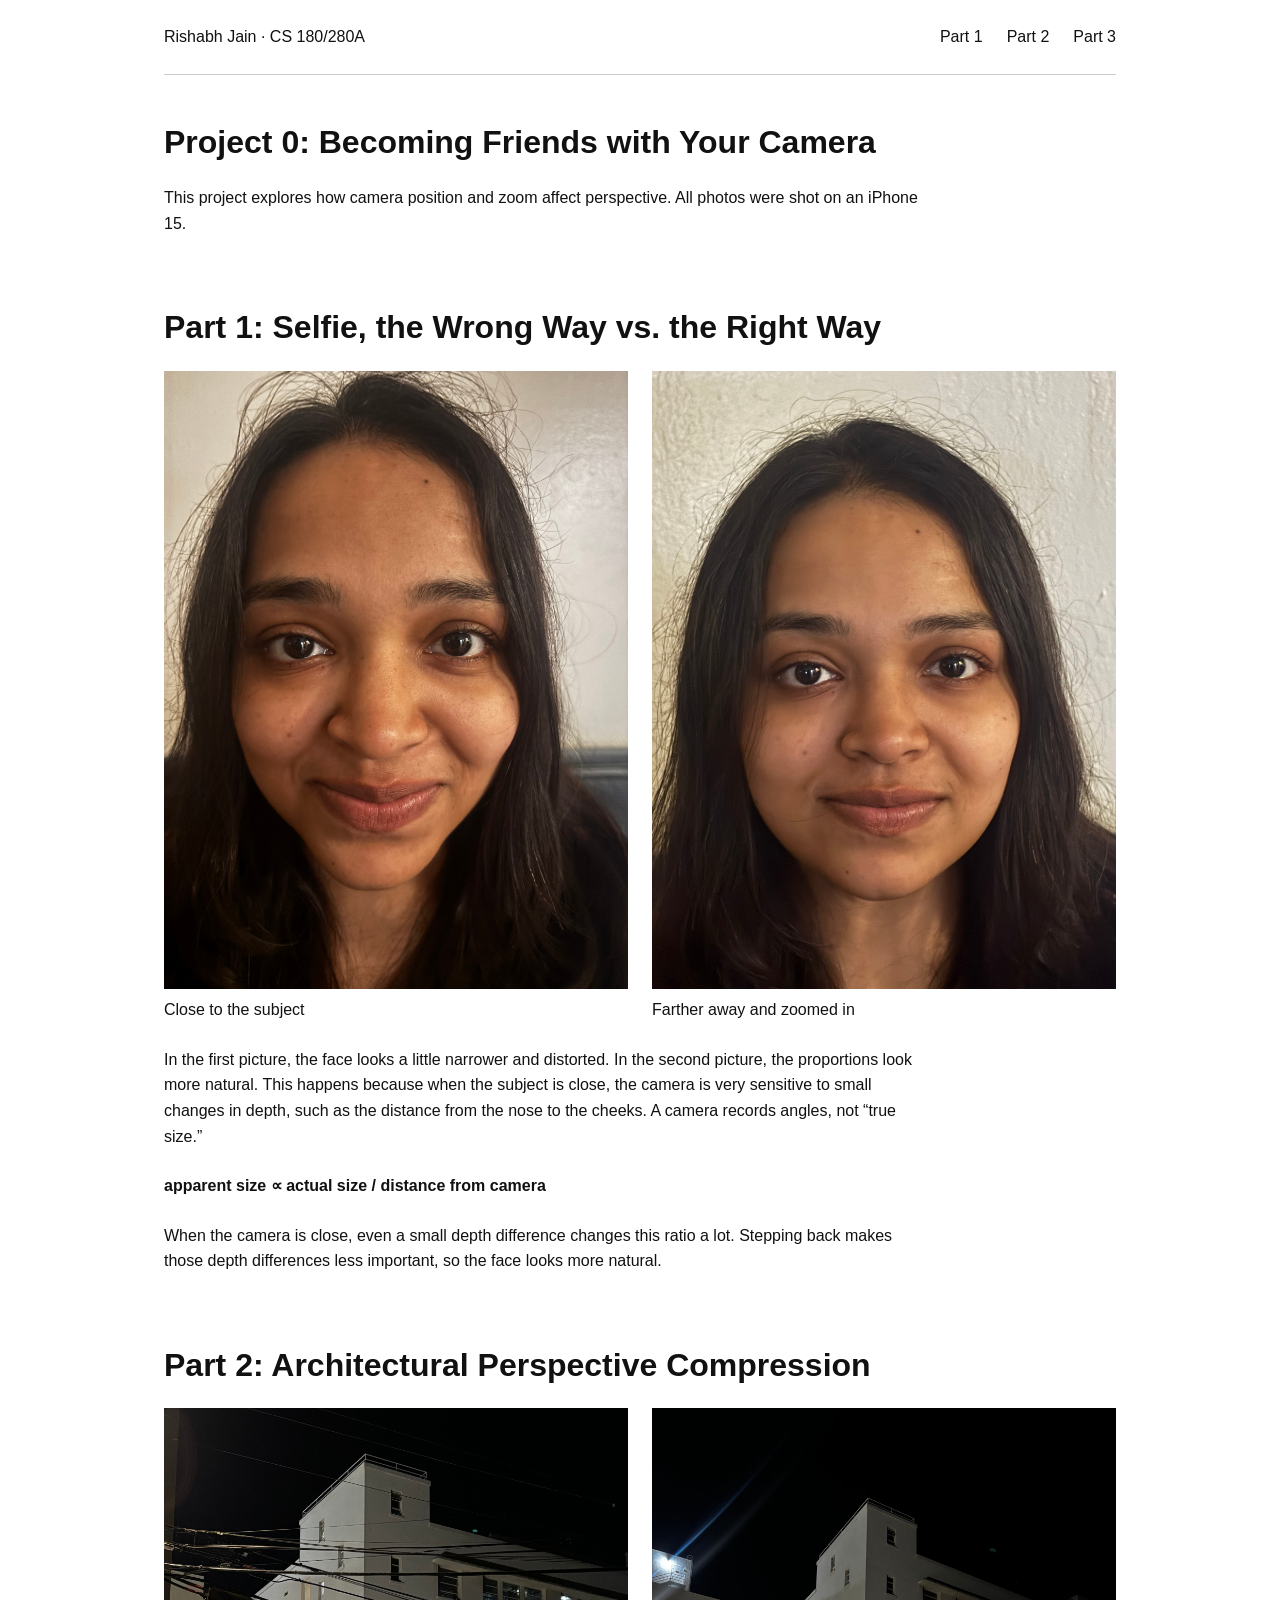
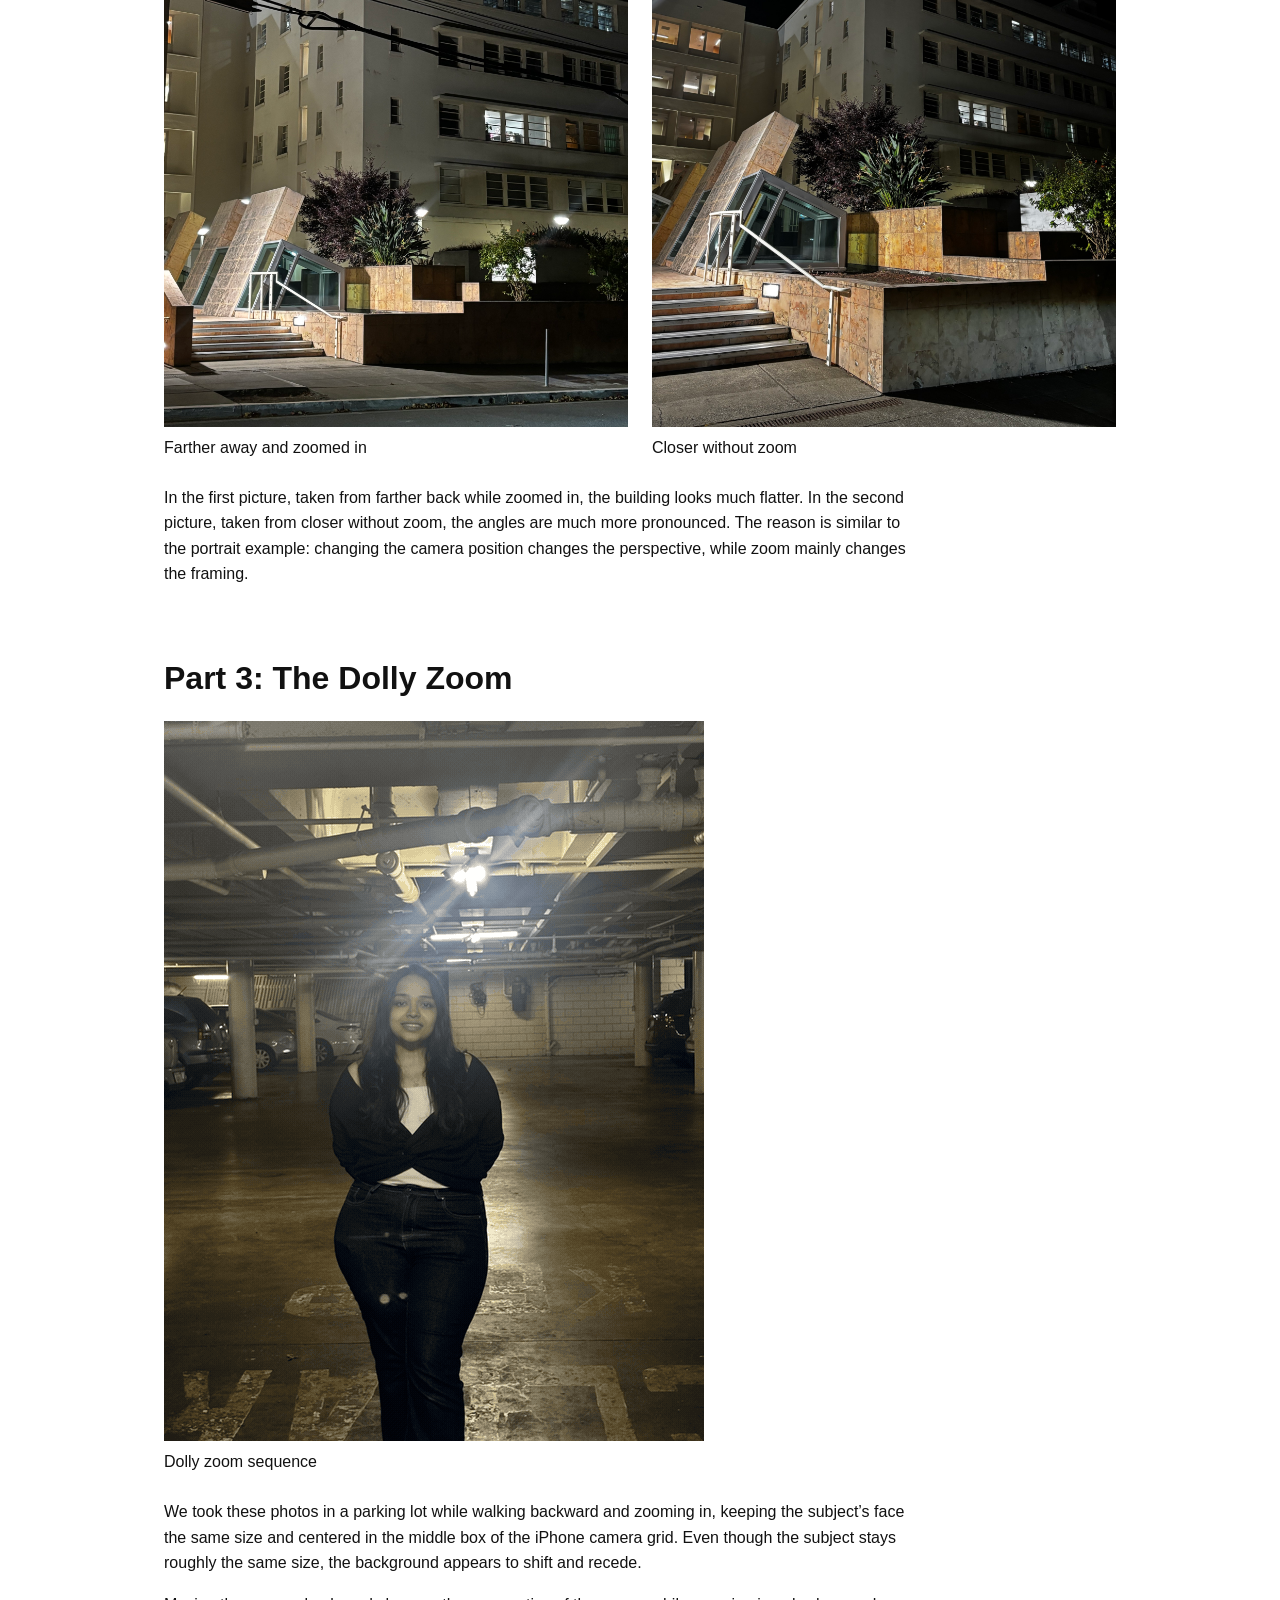
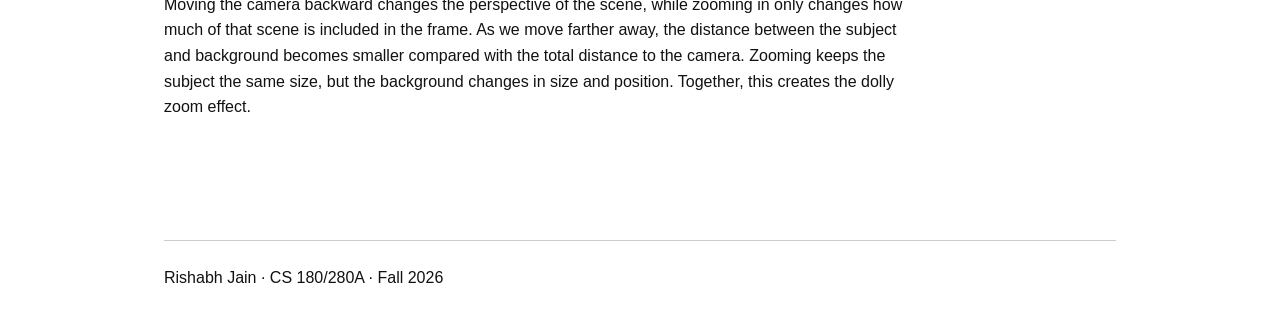
==== commit 7a07ad59: "Clean up project text" ====
--- a/index.html
+++ b/index.html
@@ -30,7 +30,7 @@
       </section>
 
       <section id="part-1">
-        <h2>Part 1: Selfie — The Wrong Way vs. The Right Way</h2>
+        <h2>Part 1: Selfie, the Wrong Way vs. the Right Way</h2>
 
         <div class="image-pair">
           <figure>
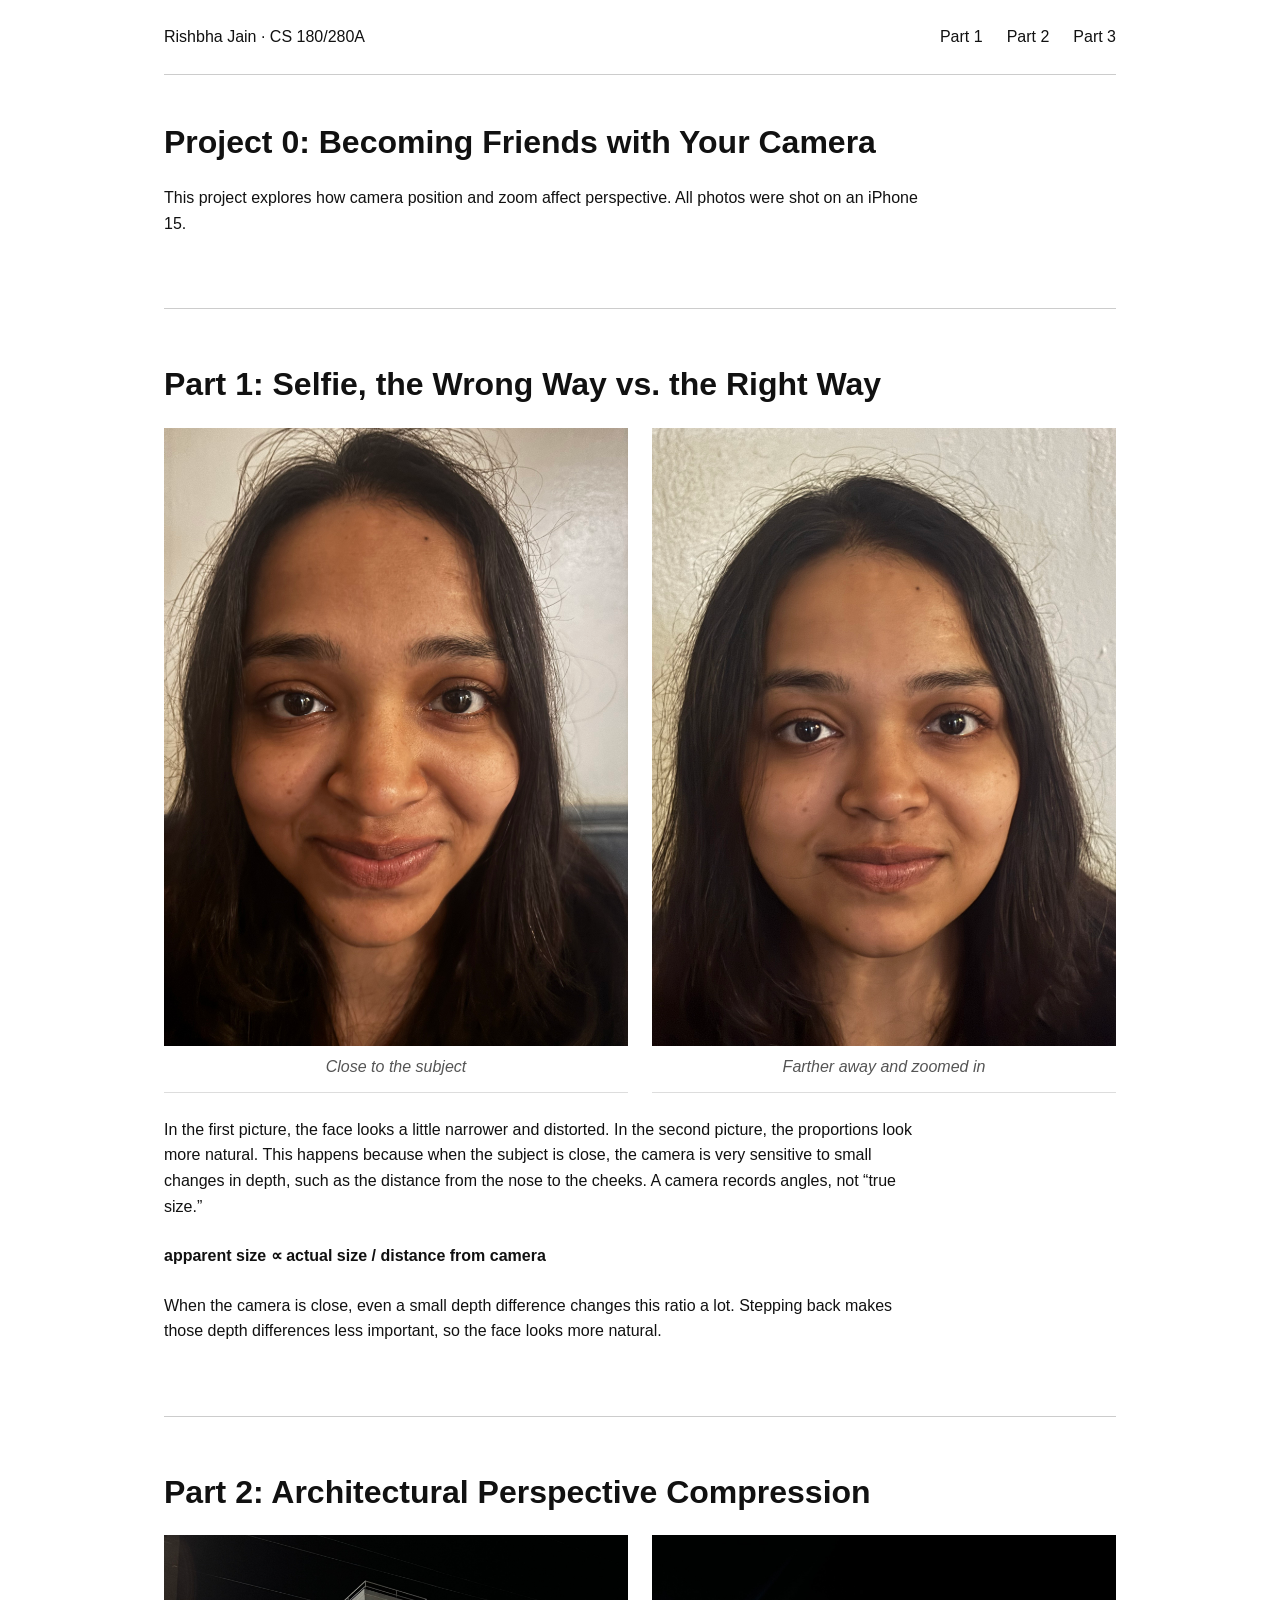
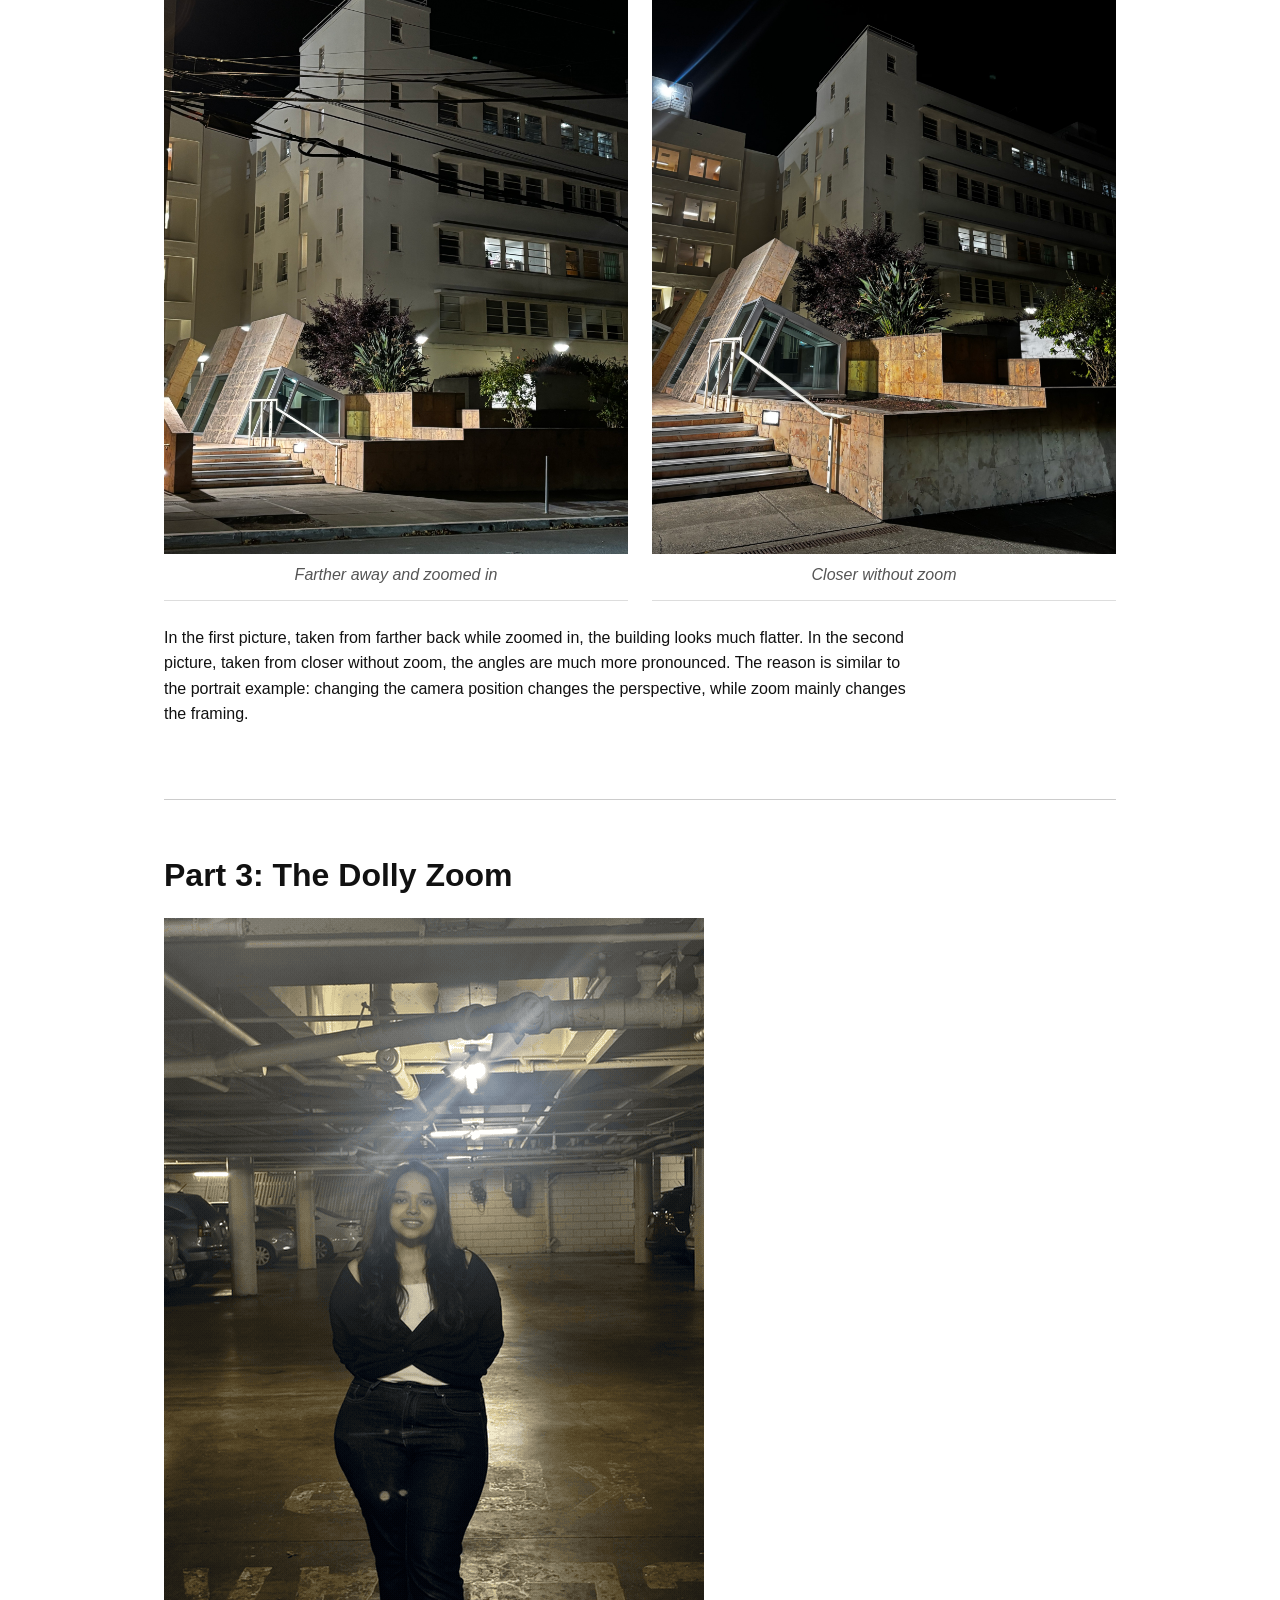
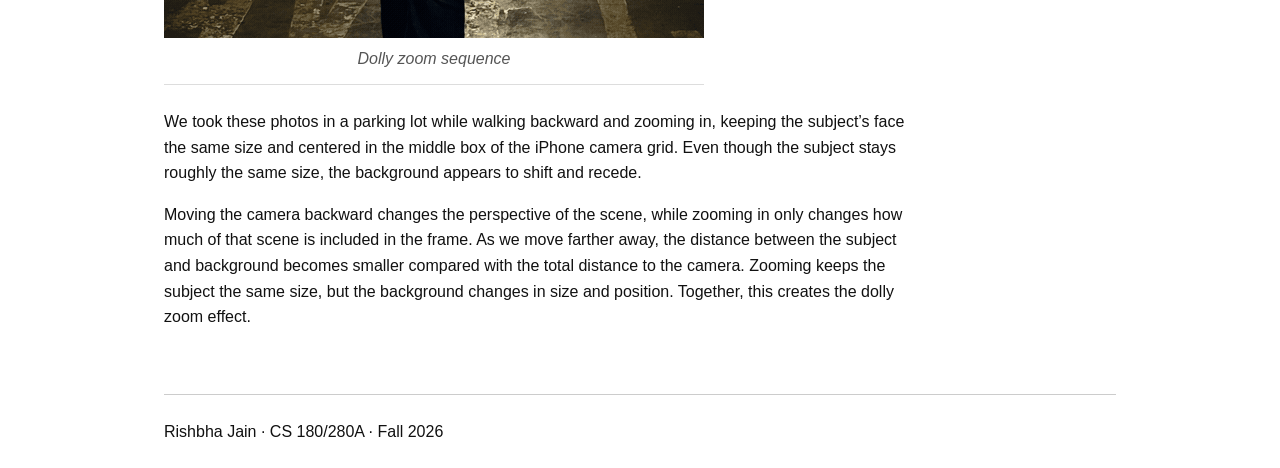
==== commit 13ca5a1a: "Add section separators and fix name" ====
--- a/index.html
+++ b/index.html
@@ -5,14 +5,14 @@
     <meta name="viewport" content="width=device-width, initial-scale=1.0" />
     <meta
       name="description"
-      content="Rishabh Jain's CS 180/280A Project 0: Becoming Friends with Your Camera."
+      content="Rishbha Jain's CS 180/280A Project 0: Becoming Friends with Your Camera."
     />
     <title>CS 180 Project 0</title>
     <link rel="stylesheet" href="styles.css" />
   </head>
   <body>
     <header>
-      <a href="#top">Rishabh Jain · CS 180/280A</a>
+      <a href="#top">Rishbha Jain · CS 180/280A</a>
       <nav aria-label="Project sections">
         <a href="#part-1">Part 1</a>
         <a href="#part-2">Part 2</a>
@@ -127,6 +127,6 @@
       </section>
     </main>
 
-    <footer>Rishabh Jain · CS 180/280A · Fall 2026</footer>
+    <footer>Rishbha Jain · CS 180/280A · Fall 2026</footer>
   </body>
 </html>
--- a/styles.css
+++ b/styles.css
@@ -49,12 +49,18 @@
 }
 
 section {
-  margin-bottom: 72px;
+  margin: 0;
+  padding-bottom: 56px;
   scroll-margin-top: 24px;
 }
 
-.intro {
-  margin-bottom: 72px;
+section + section {
+  padding-top: 56px;
+  border-top: 1px solid #ccc;
+}
+
+section:last-child {
+  padding-bottom: 0;
 }
 
 h1,
@@ -88,8 +94,12 @@
 }
 
 figcaption {
-  margin-top: 8px;
+  padding: 8px 0 12px;
+  border-bottom: 1px solid #ddd;
+  color: #555;
   font-size: var(--text-size);
+  font-style: italic;
+  text-align: center;
 }
 
 .equation {
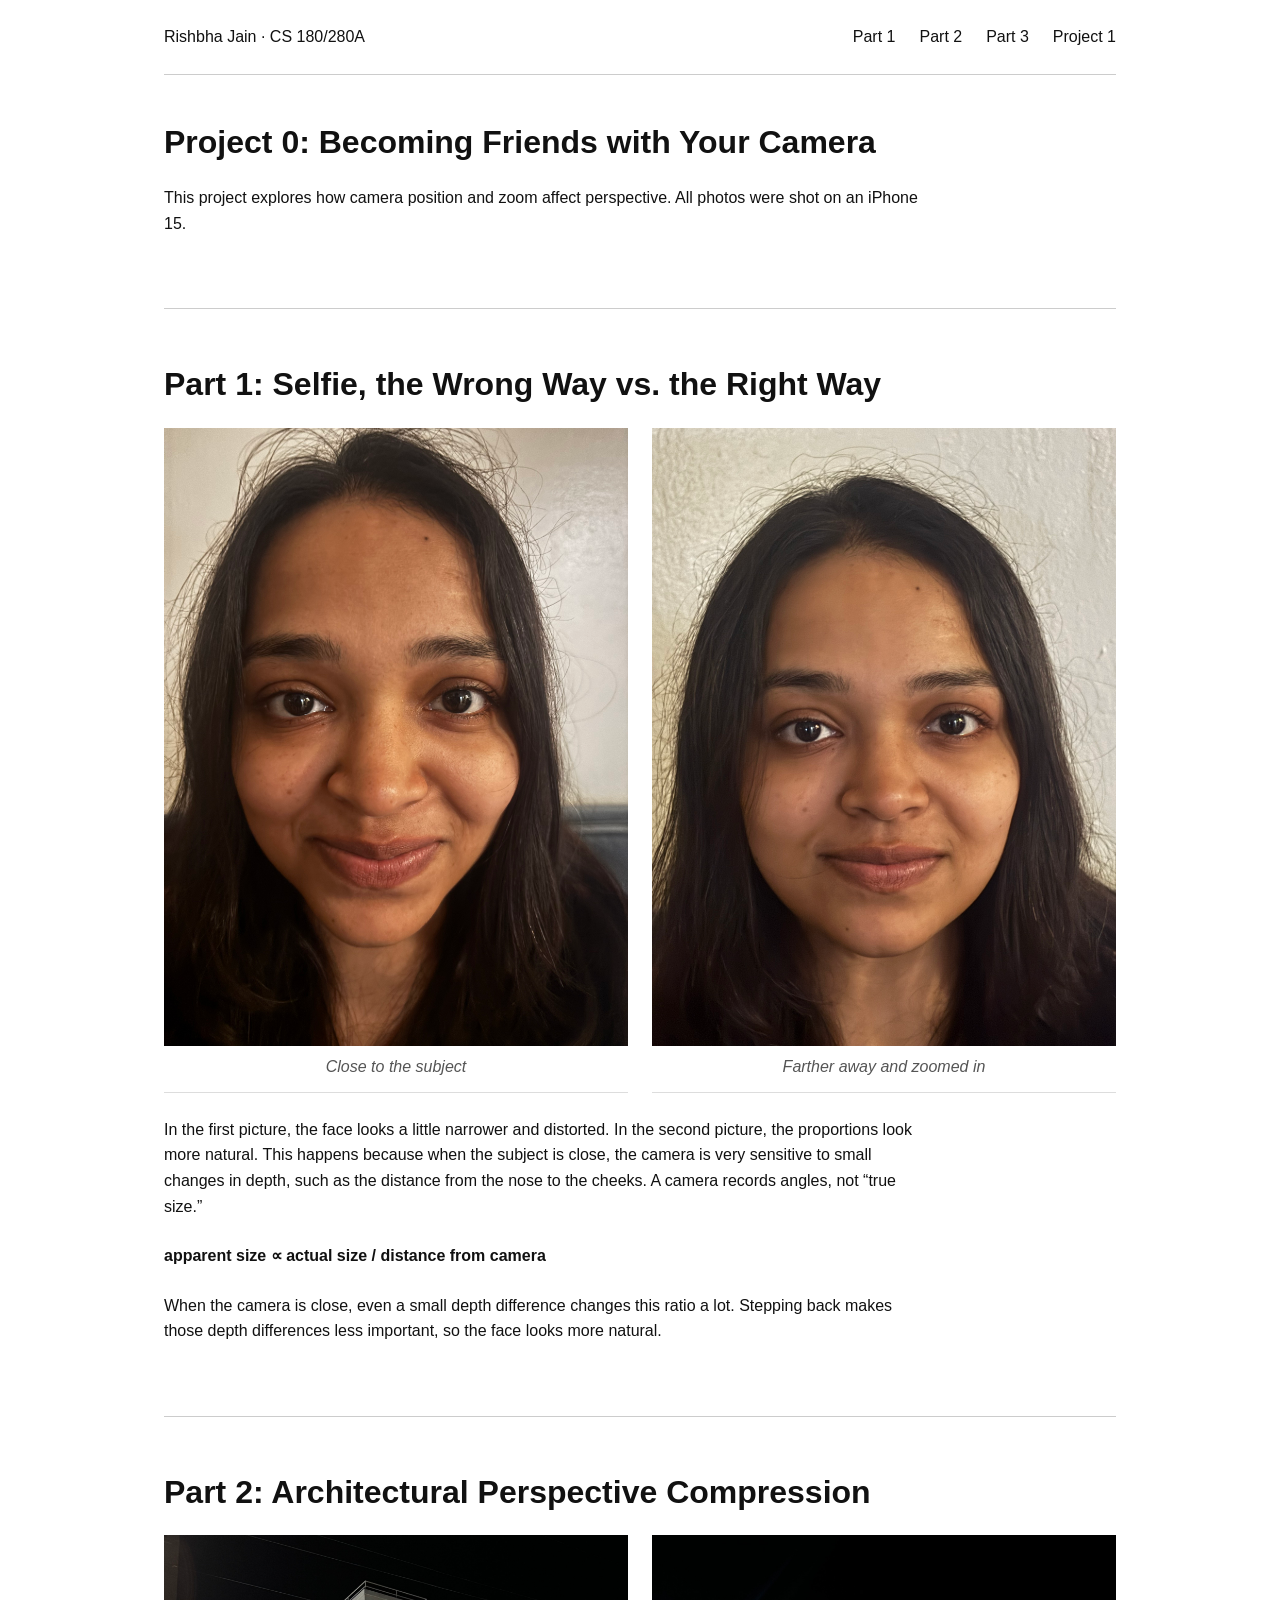
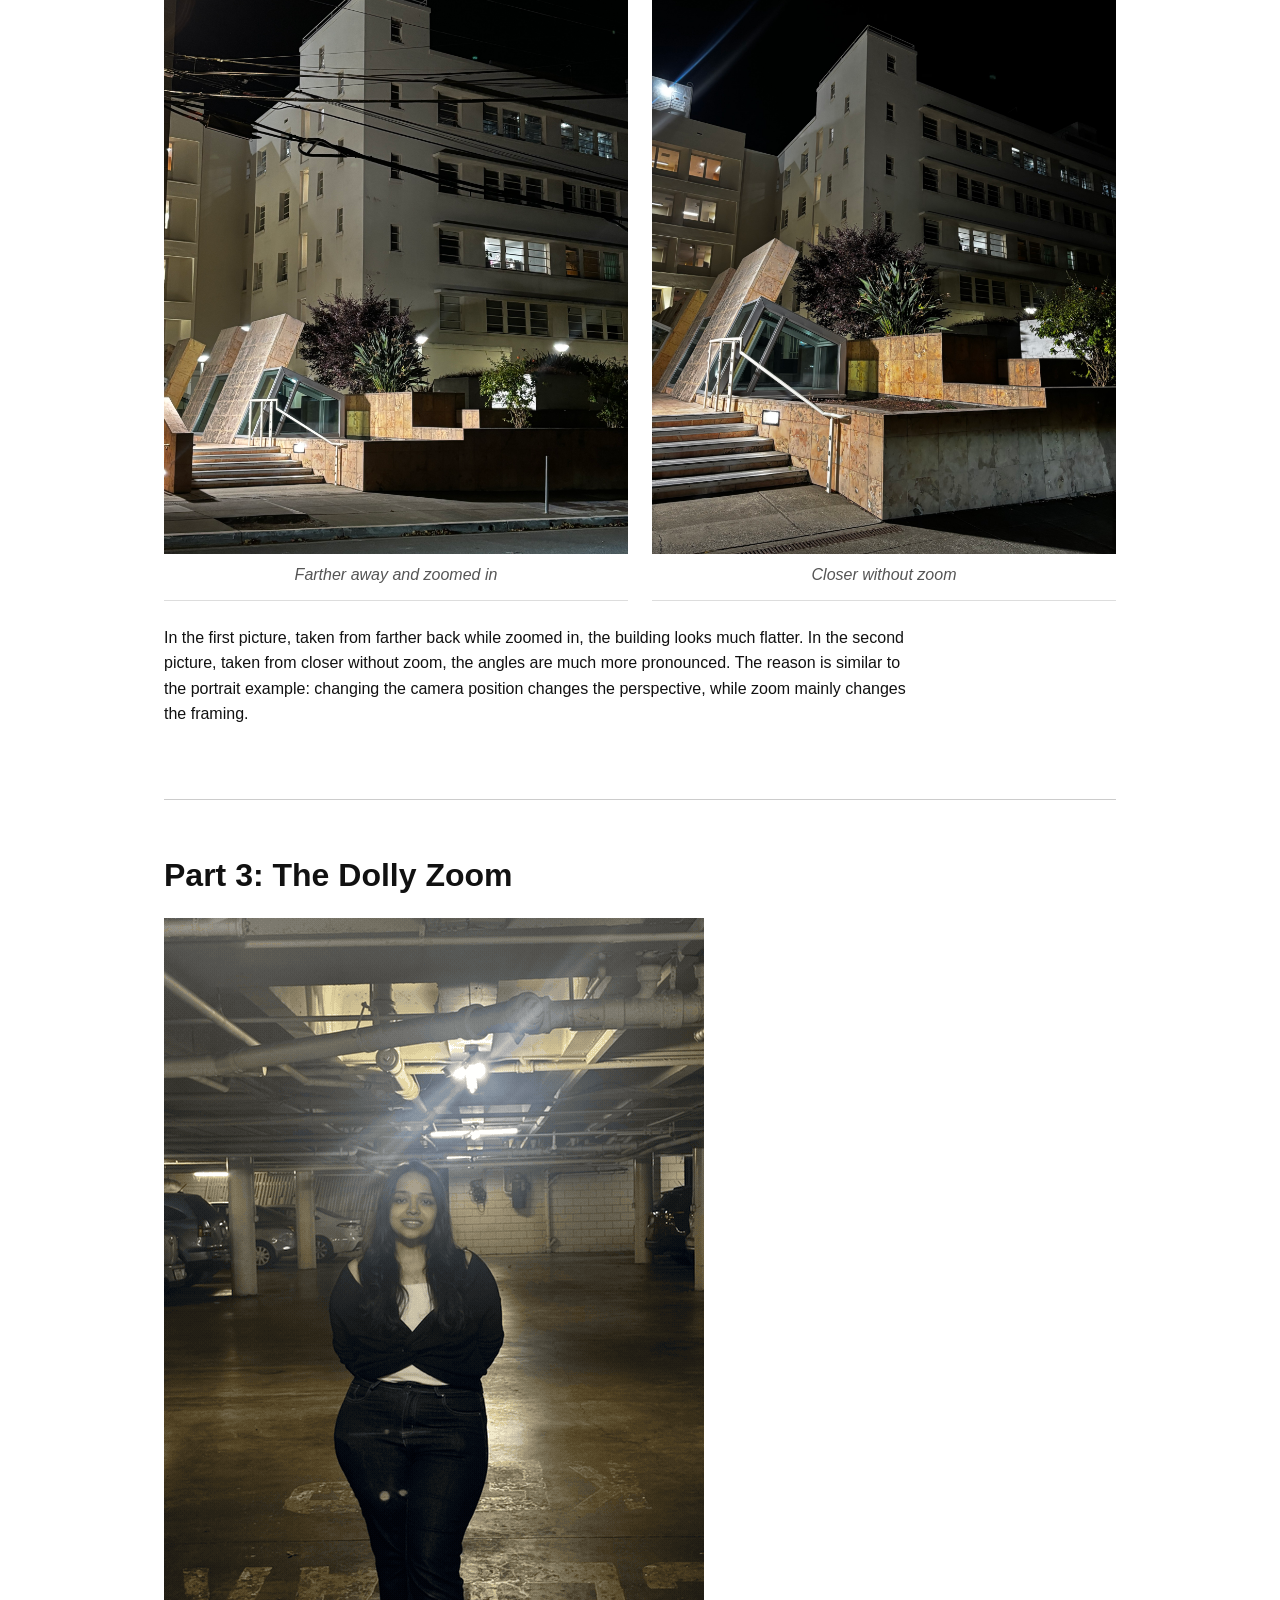
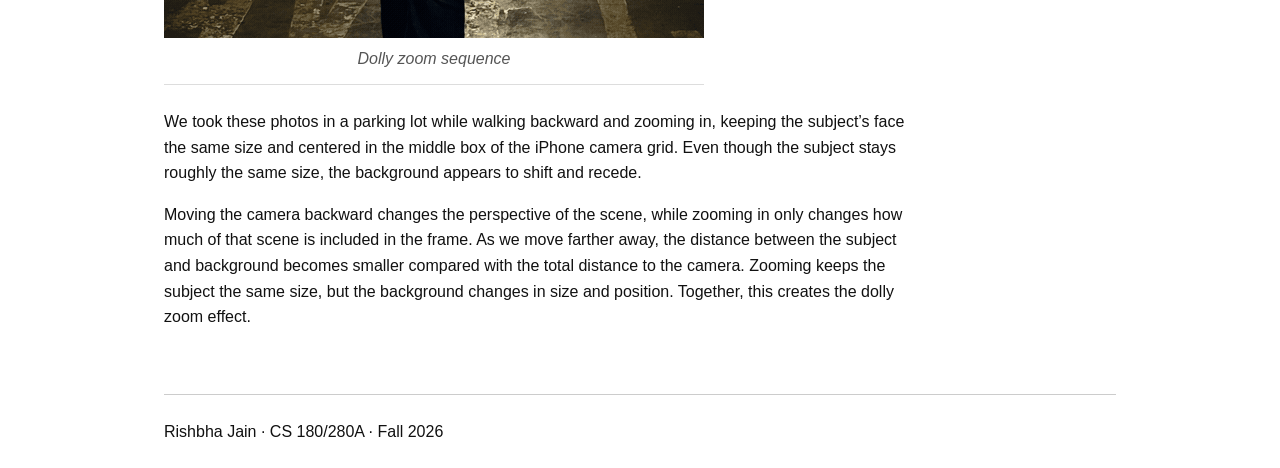
==== commit 945420b8: "Add Project 1 report and colorization results" ====
--- a/index.html
+++ b/index.html
@@ -17,6 +17,7 @@
         <a href="#part-1">Part 1</a>
         <a href="#part-2">Part 2</a>
         <a href="#part-3">Part 3</a>
+        <a href="project1/">Project 1</a>
       </nav>
     </header>
 
